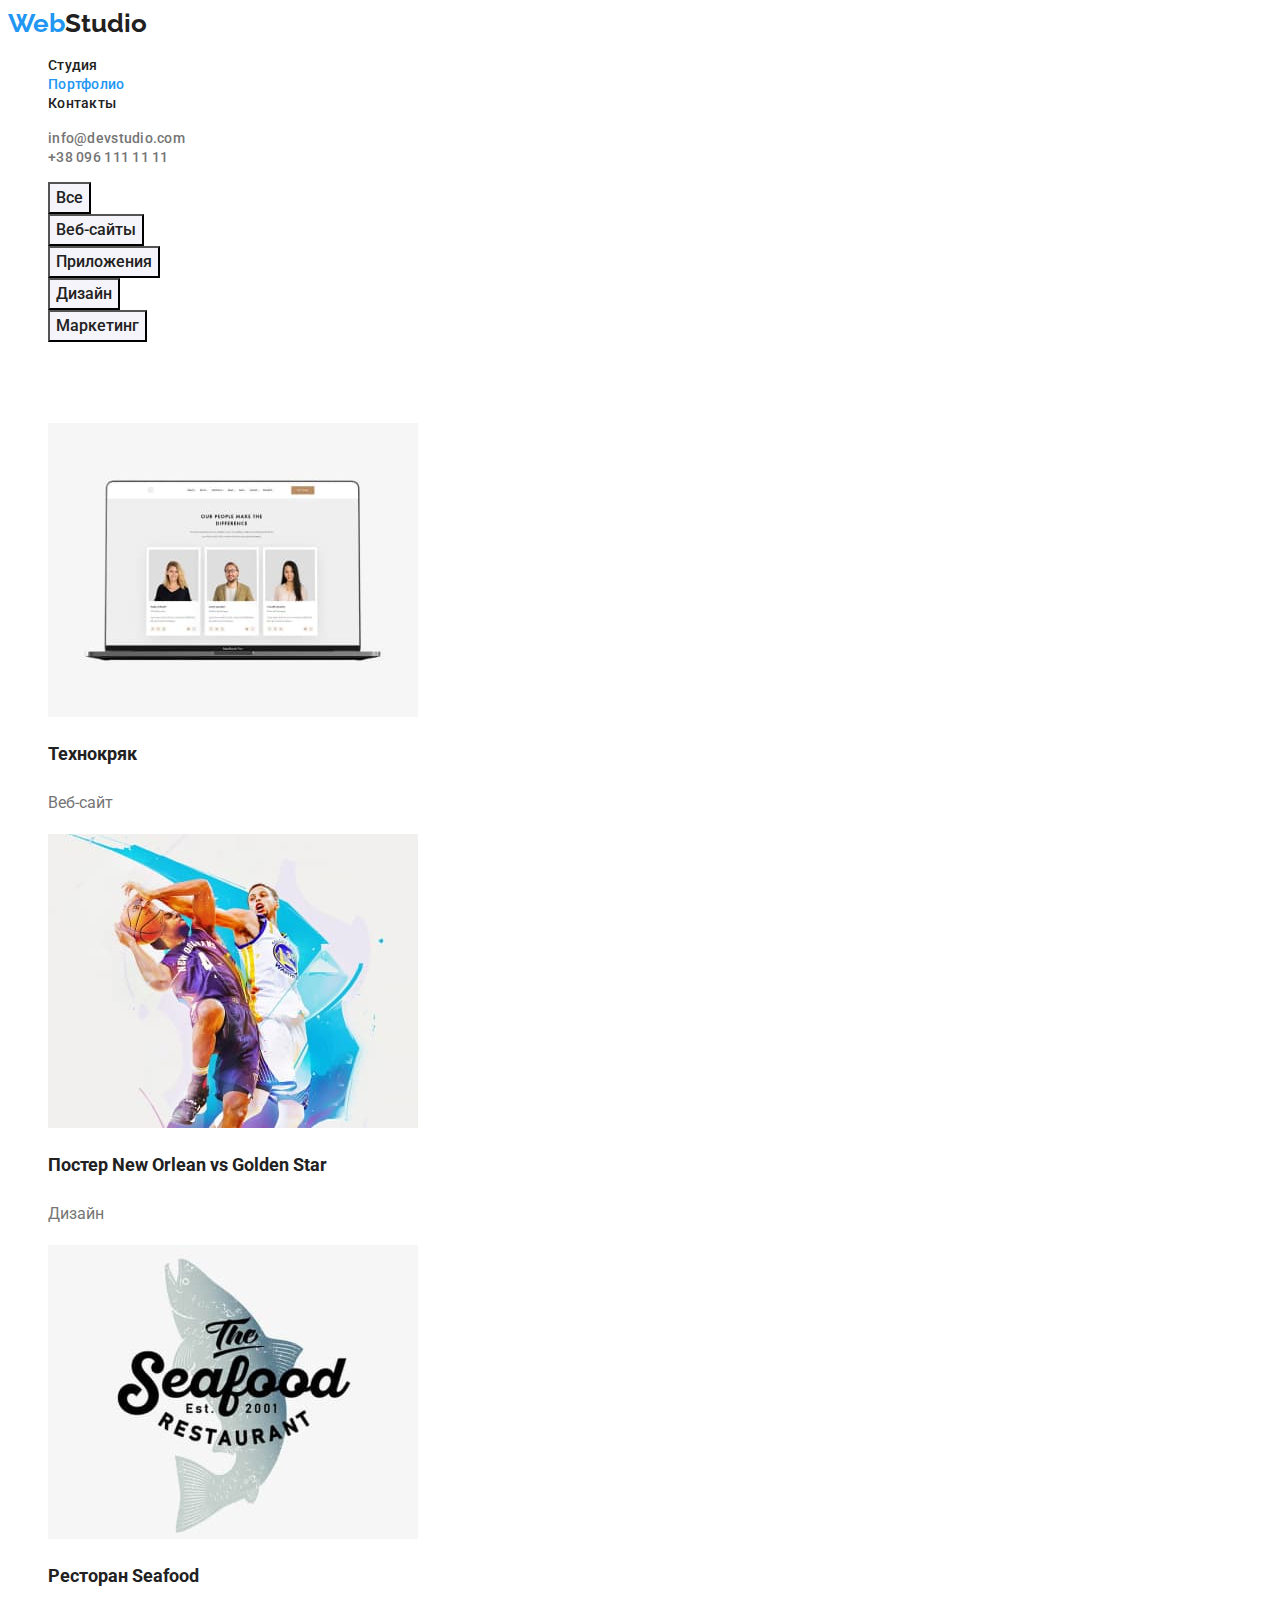
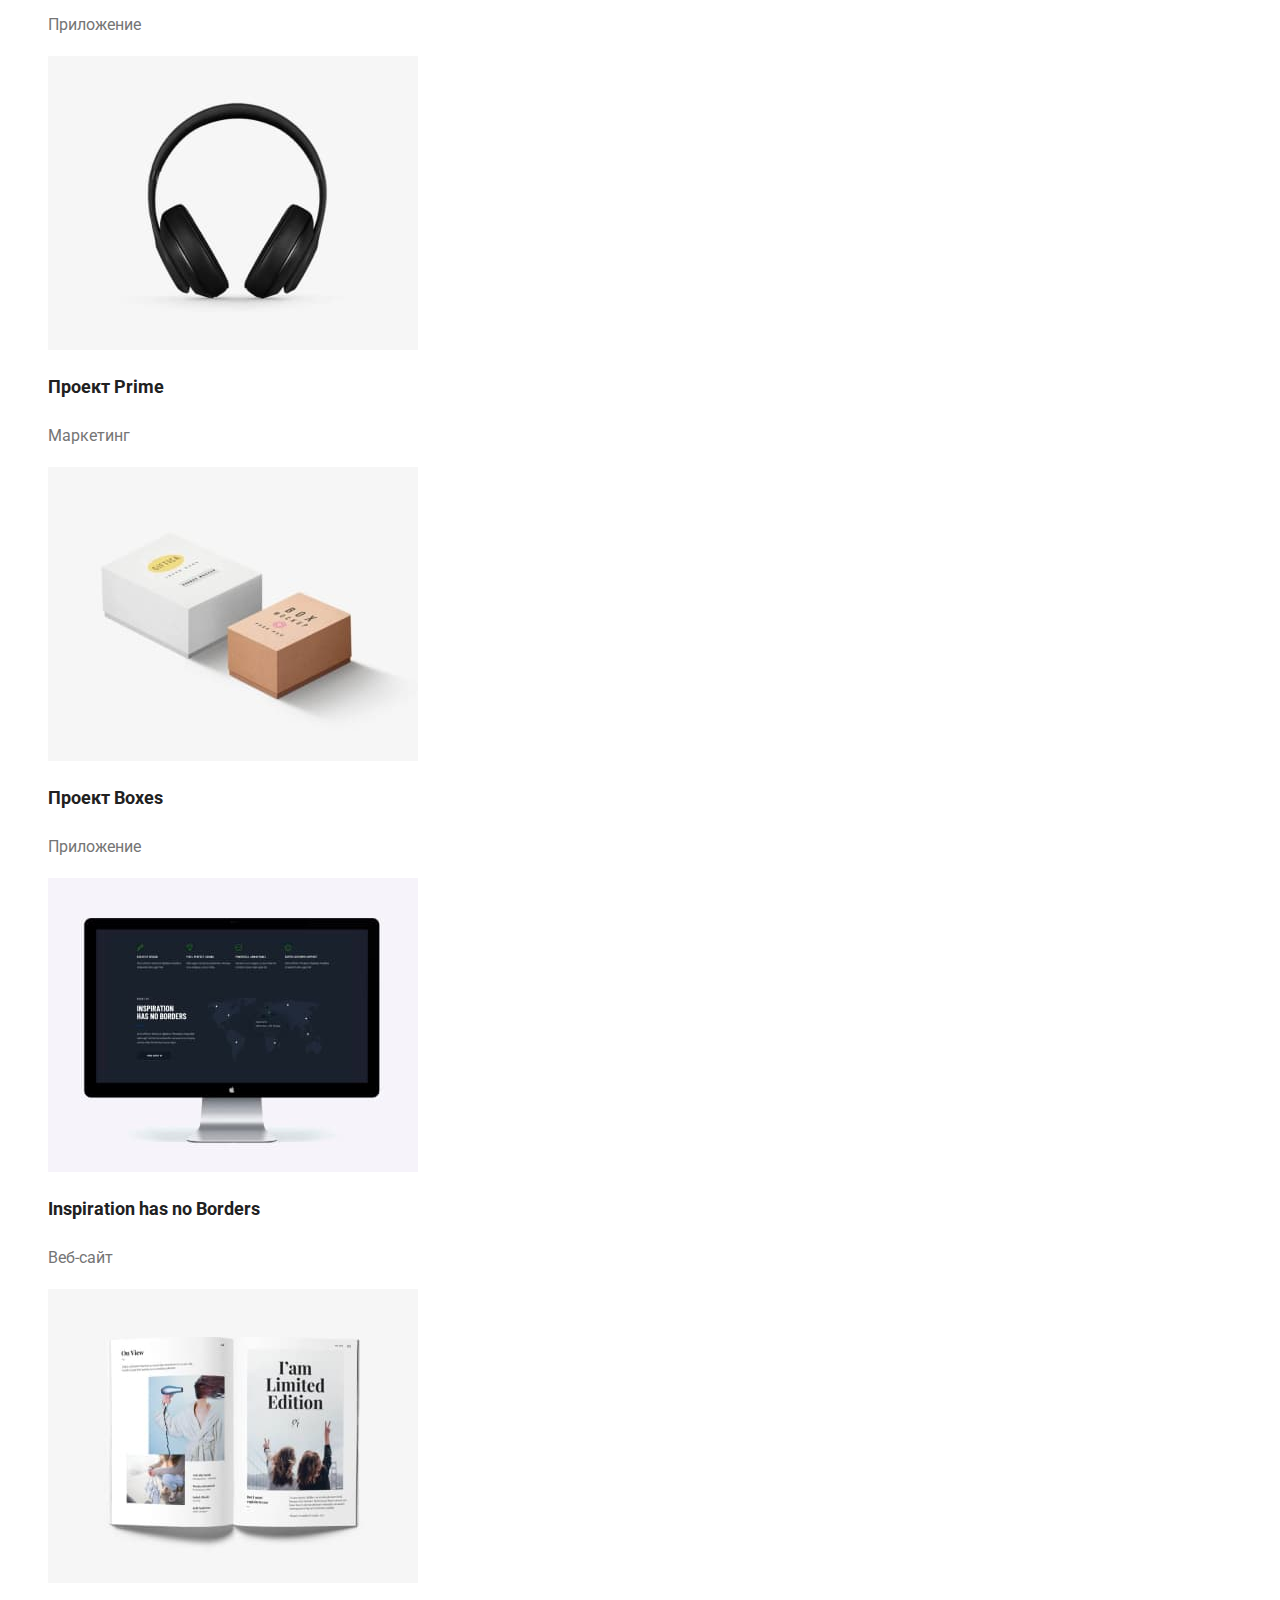
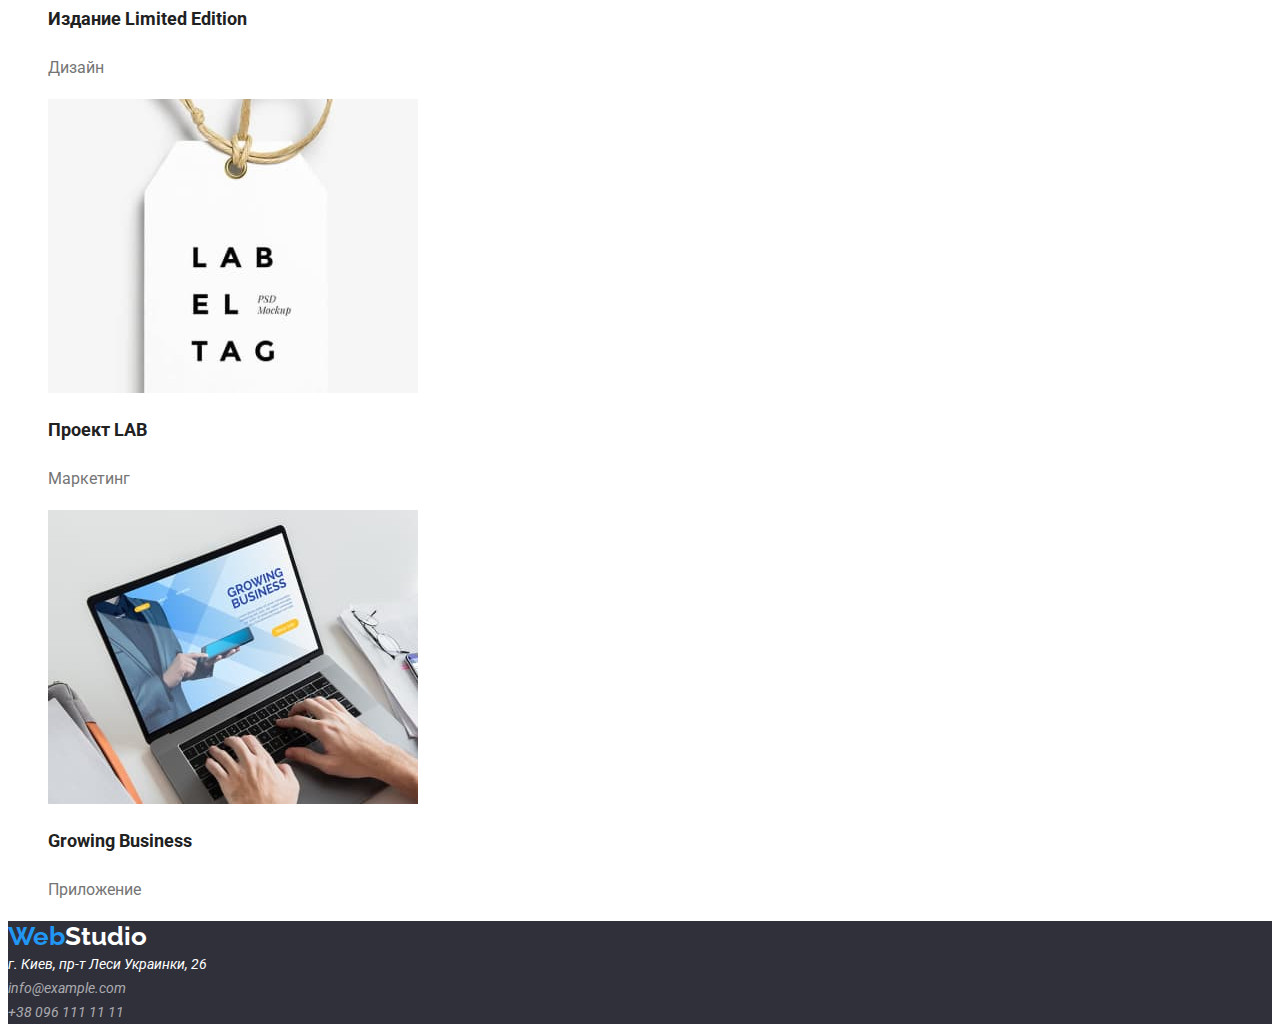
==== portfolio.html @ 8cede08a "first commit" ====
<!DOCTYPE html>
<html lang="en">

<head>
    <meta charset="UTF-8">
    <meta http-equiv="X-UA-Compatible" content="IE=edge">
    <meta name="viewport" content="width=device-width, initial-scale=1.0">
    <link rel="preconnect" href="https://fonts.googleapis.com">
    <link rel="preconnect" href="https://fonts.gstatic.com" crossorigin>
    <link href="https://fonts.googleapis.com/css2?family=Raleway:wght@700&family=Roboto:wght@400;500;700;900&display=swap"
        rel="stylesheet">
    <link rel="stylesheet" href="node_modules/modern-normalize/modern-normalize.css">
    <link rel="stylesheet" href="./css_portfolio/styles.css">
    <title>Document</title>
</head>

<body>
    <!--cap-->
    <header class="page-header">
        <nav>
            <a class="logo remove-underscores" href="#">
               <span class="logo-blu">Web</span>Studio
            </a>
            <ul class="remove-dots">
                <li><a class="site-nav remove-underscores" href="./index.html">Студия</a></li>
                <li><a class="site-nav remove-underscores testimony" href="./portfolio.html">Портфолио</a></li>
                <li><a class="site-nav remove-underscores" href="/">Контакты</a></li>
            </ul>
        </nav>
        <ul class="remove-dots">
            <li><a class="contact remove-underscores" href="mailto:info@devstudio.com">info@devstudio.com</a></li>
            <li><a class="contact remove-underscores" href="tel:+380961111111">+38 096 111 11 11</a></li>
        </ul>
    </header>
    <main>
    <!--services-->
    <section>
        <ul class="aside remove-dots">
            <li><button class="aside-nav remove-underscores"> Все </button></li>
            <li><button class="aside-nav remove-underscores"> Веб-сайты </button></li>
            <li><button class="aside-nav remove-underscores"> Приложения </button></li>
            <li><button class="aside-nav remove-underscores"> Дизайн </button></li>
            <li><button class="aside-nav remove-underscores"> Маркетинг </button></li>
        </ul>
    <!--assortment-->
    <h1 class="obligatory">Асортимент</h1>
        <ul class="remove-dots">
            <li>
                <a class="remove-underscores" href="">
                    <img src="./images_portfolio/img.jpg" alt="ноутбук" width="370" height="294">
                    <h2 class="title">Технокряк</h2>
                    <p class="lead">Веб-сайт</p>
                </a>
            </li>
            <li>
                <a class="remove-underscores" href="">
                    <img src="./images_portfolio/img(1).jpg" alt="баскетбол" width="370" height="294">
                    <h2 class="title">Постер New Orlean vs Golden Star</h2>
                    <p class="lead">Дизайн</p>
                </a>
            </li>
            <li>
                <a class="remove-underscores" href="">
                    <img src="./images_portfolio/img(2).jpg" alt="риба" width="370" height="294">
                    <h2 class="title">Ресторан Seafood</h2>
                    <p class="lead">Приложение</p>
                </a>
            </li>
            <li>
                <a class="remove-underscores" href="">
                    <img src="./images_portfolio/img(3).jpg" alt="наушники" width="370" height="294">
                    <h2 class="title">Проект Prime</h2>
                    <p class="lead">Маркетинг</p>
                </a>
            </li>           
            <li>
                 <a class="remove-underscores" href="">
                    <img src="./images_portfolio/img(4).jpg" alt="коробки" width="370" height="294">
                    <h2 class="title">Проект Boxes</h2>
                    <p class="lead">Приложение</p>
                </a>
            </li>
            <li>
                <a class="remove-underscores" href="">
                    <img src="./images_portfolio/img(5).jpg" alt="компютер" width="370" height="294">
                    <h2 class="title">Inspiration has no Borders</h2>
                    <p class="lead">Веб-сайт</p>
                </a>
            </li>
            <li>
                <a class="remove-underscores" href="">
                    <img src="./images_portfolio/img(6).jpg" alt="книга" width="370" height="294">
                    <h2 class="title">Издание Limited Edition</h2>
                    <p class="lead">Дизайн</p>
                </a>
            </li>
            <li>
                <a class="remove-underscores" href="">
                    <img src="./images_portfolio/img(7).jpg" alt="ітекетка" width="370" height="294">
                    <h2 class="title">Проект LAB</h2>
                    <p class="lead">Маркетинг</p>
                </a>
            </li>
            <li>
                <a class="remove-underscores" href="">
                    <img src="./images_portfolio/img(8).jpg" alt="робота за ноутбуком" width="370" height="294">
                    <h2 class="title">Growing Business</h2>
                    <p class="lead">Приложение</p>
                </a>
            </li>
        </ul>
    </section>
    </main>
    <!--footer-->
    <footer class="footer">
        <a class="logo-footer remove-underscores" href="">
           <span class="logo-blu">Web</span>Studio
        </a>
        <address>
            <a class="footer-map remove-underscores" href="https://bit.ly/3pXMvUd" target="_blank" rel=" noopener noreferrer">г. Киев, пр-т Леси Украинки, 26</a> <br>
            <a class="footer-contact remove-underscores" href="mailto:info@devstudio.com">info@example.com</a> <br>
            <a class="footer-contact remove-underscores" href="tel:+380961111111">+38 096 111 11 11</a>
        </address>
    </footer>
</body>

</html>
---- css_portfolio/styles.css ----
/* rgba(33, 33, 33, 1) основний колік чорний */
/* rgba(117, 117, 117, 1) вторичний колік чорний з прозорістю */
/* rgba(33, 150, 243, 1) голубий колік використовується при наведені */
/* rgba(255, 255, 255, 1) білий колір шрифту при наведені */
/* focus тег фокусированя */
/* hover туг наведеня */
/* active зажиаєш і міняє колік */
body {
  font-family: Roboto;
}
:root {
  --accent-color:#2196F3;
}
/* .remove-dots{list-style:none;} видалити крапки */
.remove-dots {
  /*list-style:none;*/
  list-style-type: none;
}

/* .remove-underscores{text-decoration:none;} видалити підкреслення */
.remove-underscores {
  text-decoration: none;
}

* {
  color:#212121;
}

.site-nav{
  font-weight: 500;
  font-size: 14px;
  line-height: 16px;
  letter-spacing: 0.02em;
}
.site-nav:focus,
.site-nav:hover,
.site-nav:active
{
  color:var(--accent-color);
}
.testimony {
  color: var(--accent-color);
  cursor: pointer;
}

.contact{
  color: #757575;
  font-weight: 500;
  font-size: 14px;
  line-height: 16px;
  letter-spacing: 0.02em;
}
.contact:focus,
.contact:hover,
.contact:active{
color:var(--accent-color);
}

.logo{
  color: #212121;
  font-family: 'Raleway';
  font-style: normal;
  font-weight: 700;
  font-size: 26px;
  line-height: 31px;
}
.logo-footer {
  color: #ffffff;
  font-family: 'Raleway';
  font-style: normal;
  font-weight: 700;
  font-size: 26px;
  line-height: 31px;
}
.logo-blu{
  color: #2196F3;
}

.aside-nav{
background-color: #F5F4FA;
font-family: 'Roboto';
font-style: normal;
font-weight: 500;
font-size: 16px;
line-height: 26px;
}
.aside-nav:focus,
.aside-nav:hover,
.aside-nav:active{
  background-color:var(--accent-color);
  color: #ffffff;
}
.title{
  color: #212121;
  font-weight: 700;
  font-size: 18px;
  line-height: 36px;
}
.lead{
  color: #757575;
  font-weight: 400;
  font-size: 16px;
  line-height: 30px;
}

.footer{
  background-color: #2F303A;
}
.footer-map{
  color: #ffffff;
  font-weight: 400;
  font-size: 14px;
  line-height: 24px;
}
.footer-contact{
  color:rgba(255, 255, 255, 0.6);
  font-weight: 400;
  font-size: 14px;
  line-height: 24px;
}
.footer-contact:focus,
.footer-contact:hover,
.footer-contact:active{
  color: #ffffff;
}
.obligatory{
  color: rgb(0,0,0,0);
}
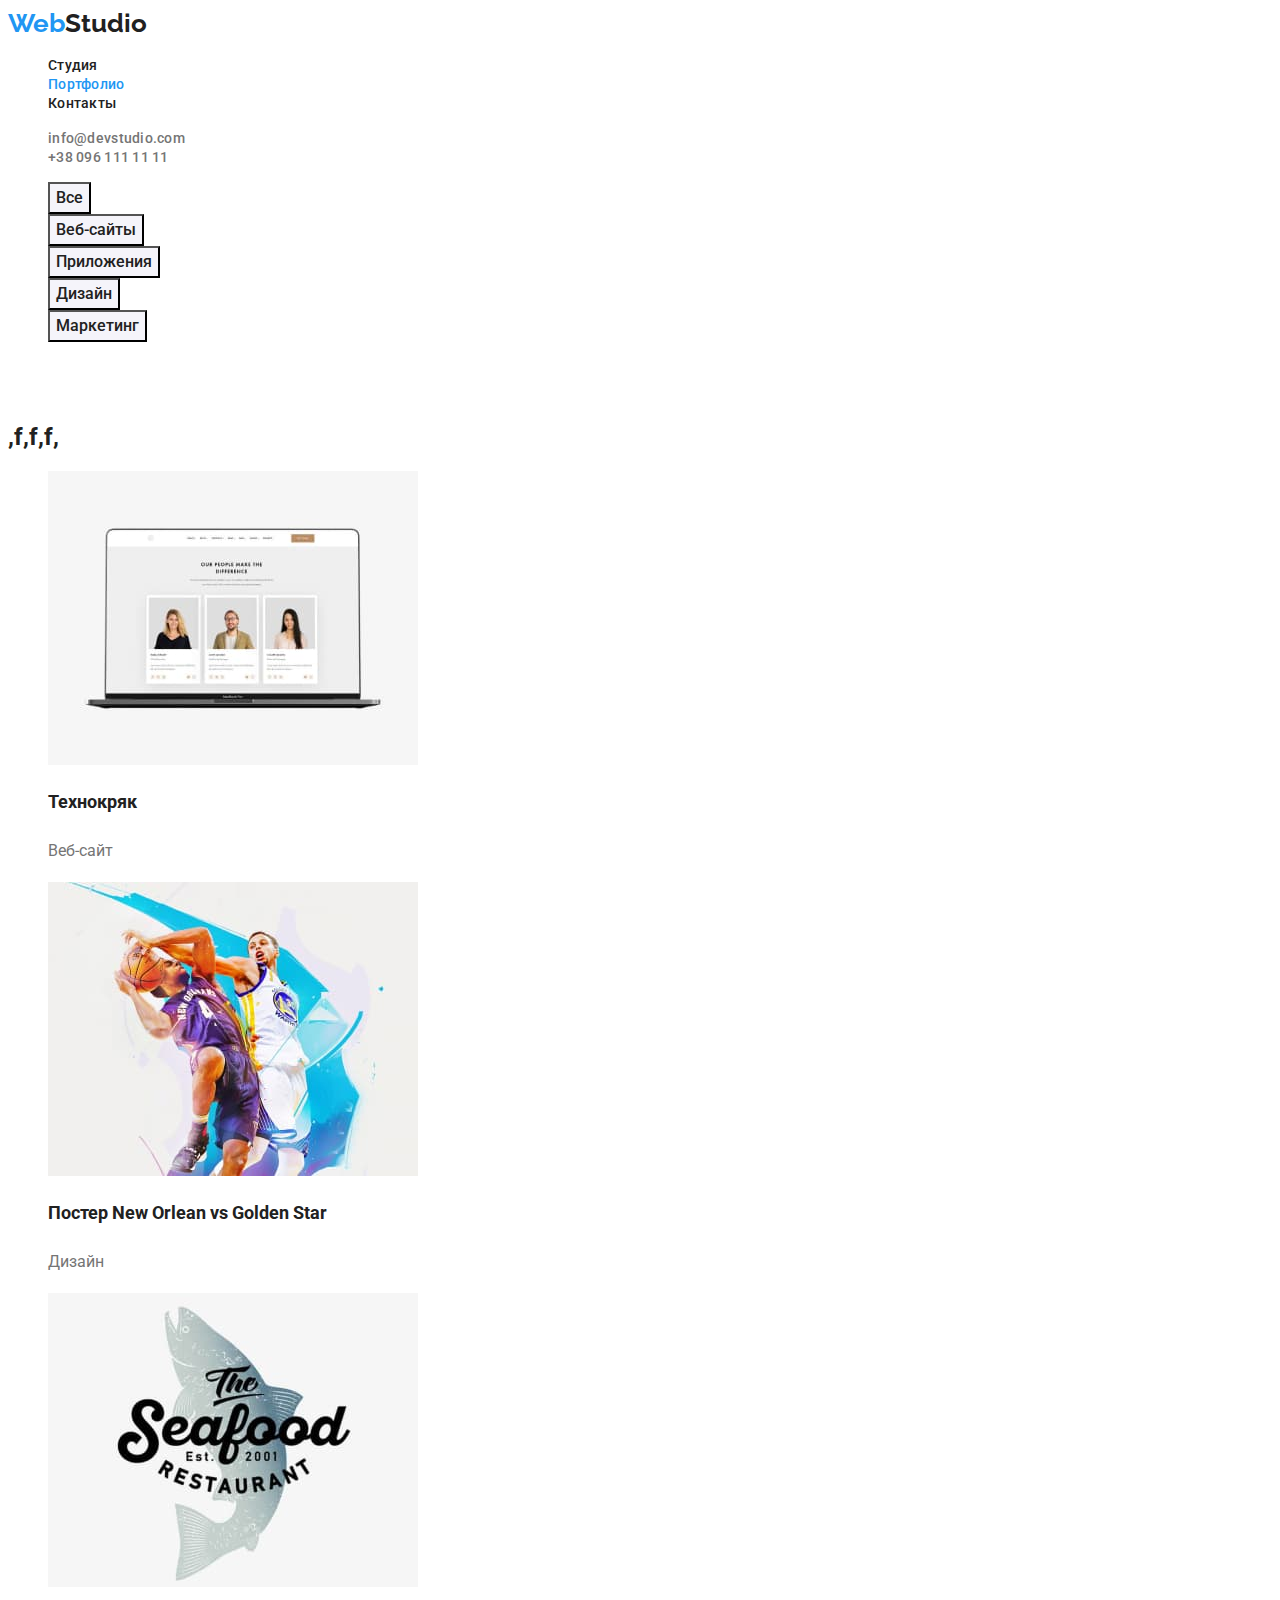
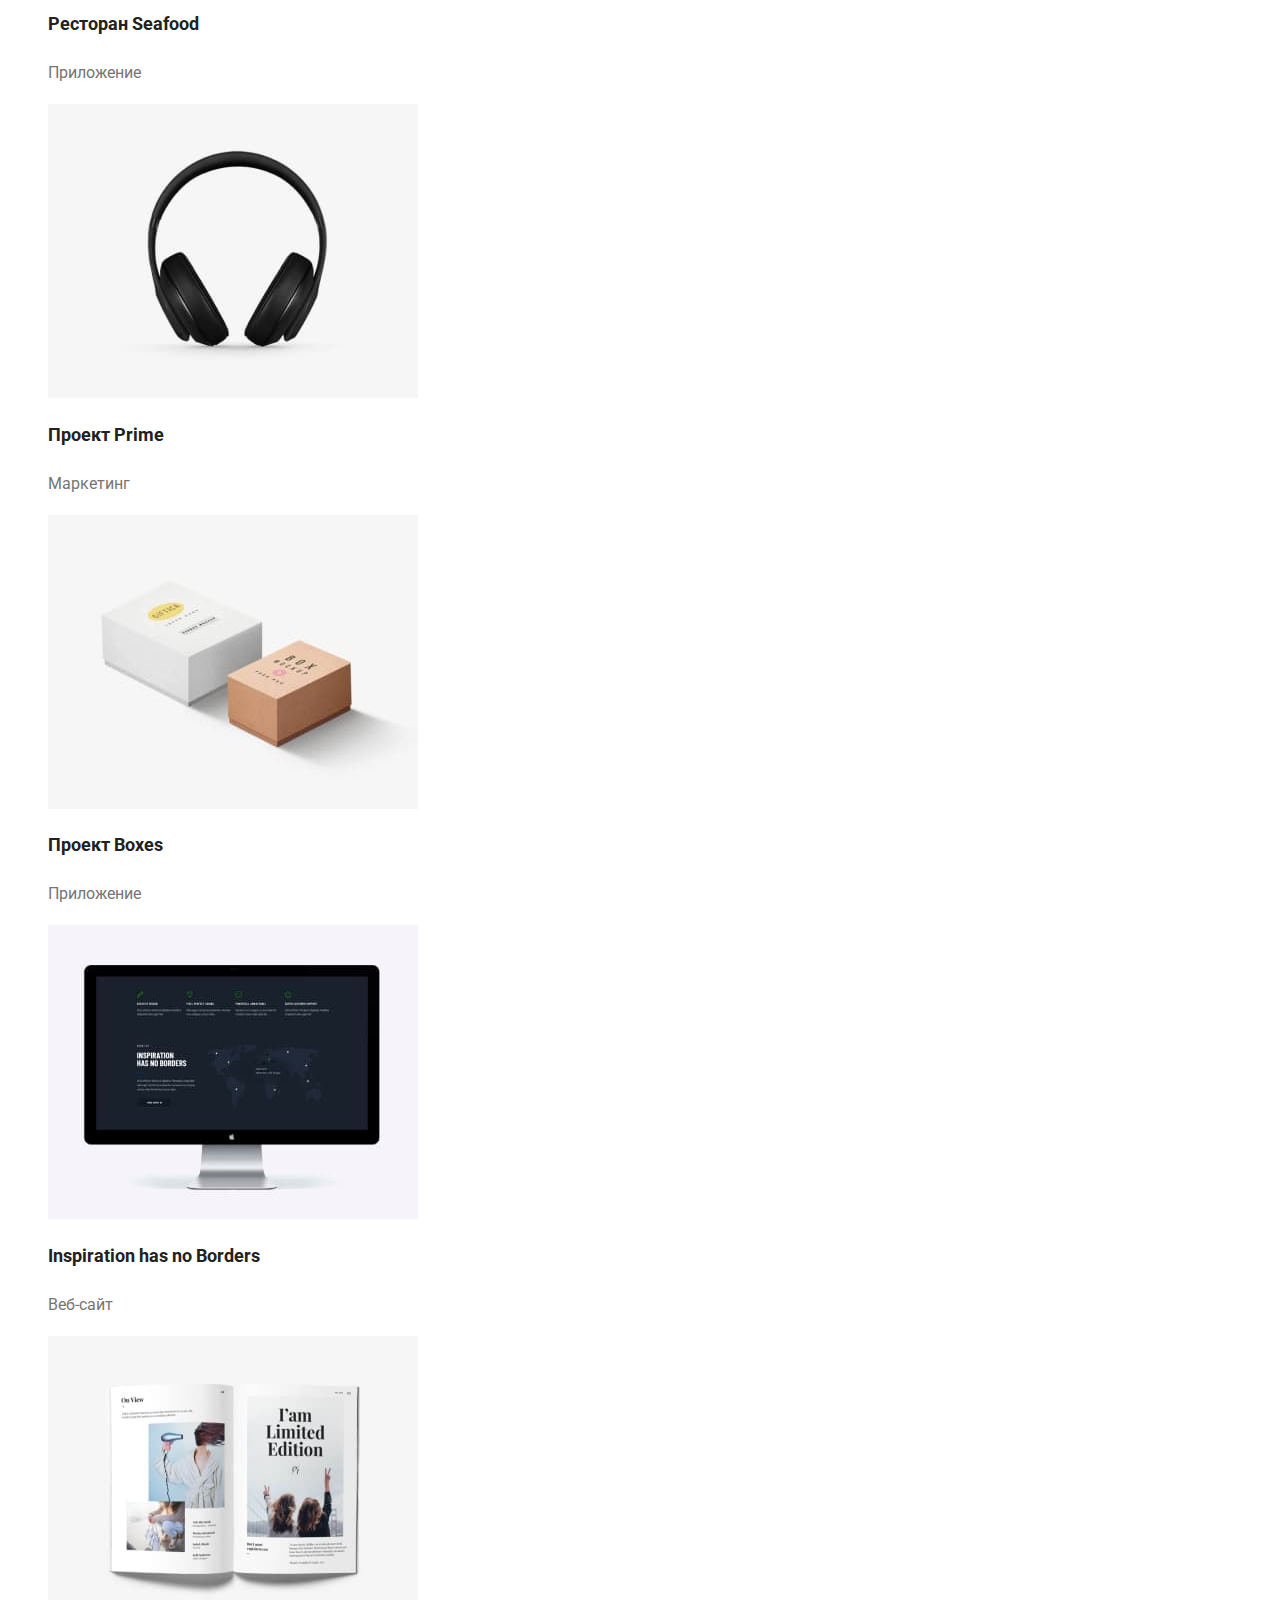
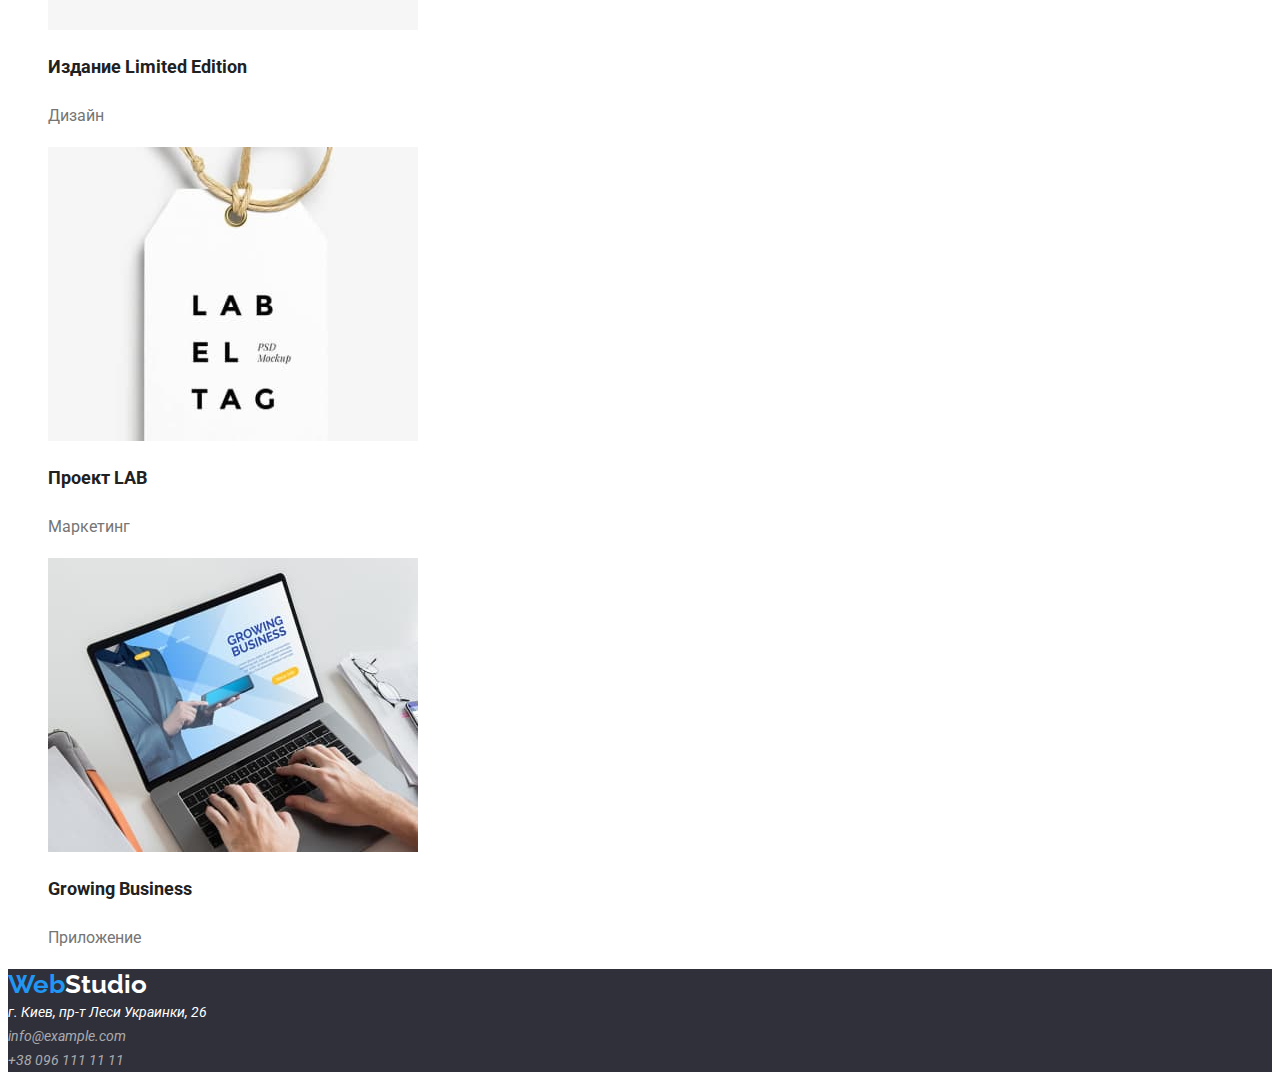
==== commit 92215637: "test" ====
--- a/portfolio.html
+++ b/portfolio.html
@@ -44,6 +44,7 @@
         </ul>
     <!--assortment-->
     <h1 class="obligatory">Асортимент</h1>
+        <h2>,f,f,f,</h2>
         <ul class="remove-dots">
             <li>
                 <a class="remove-underscores" href="">
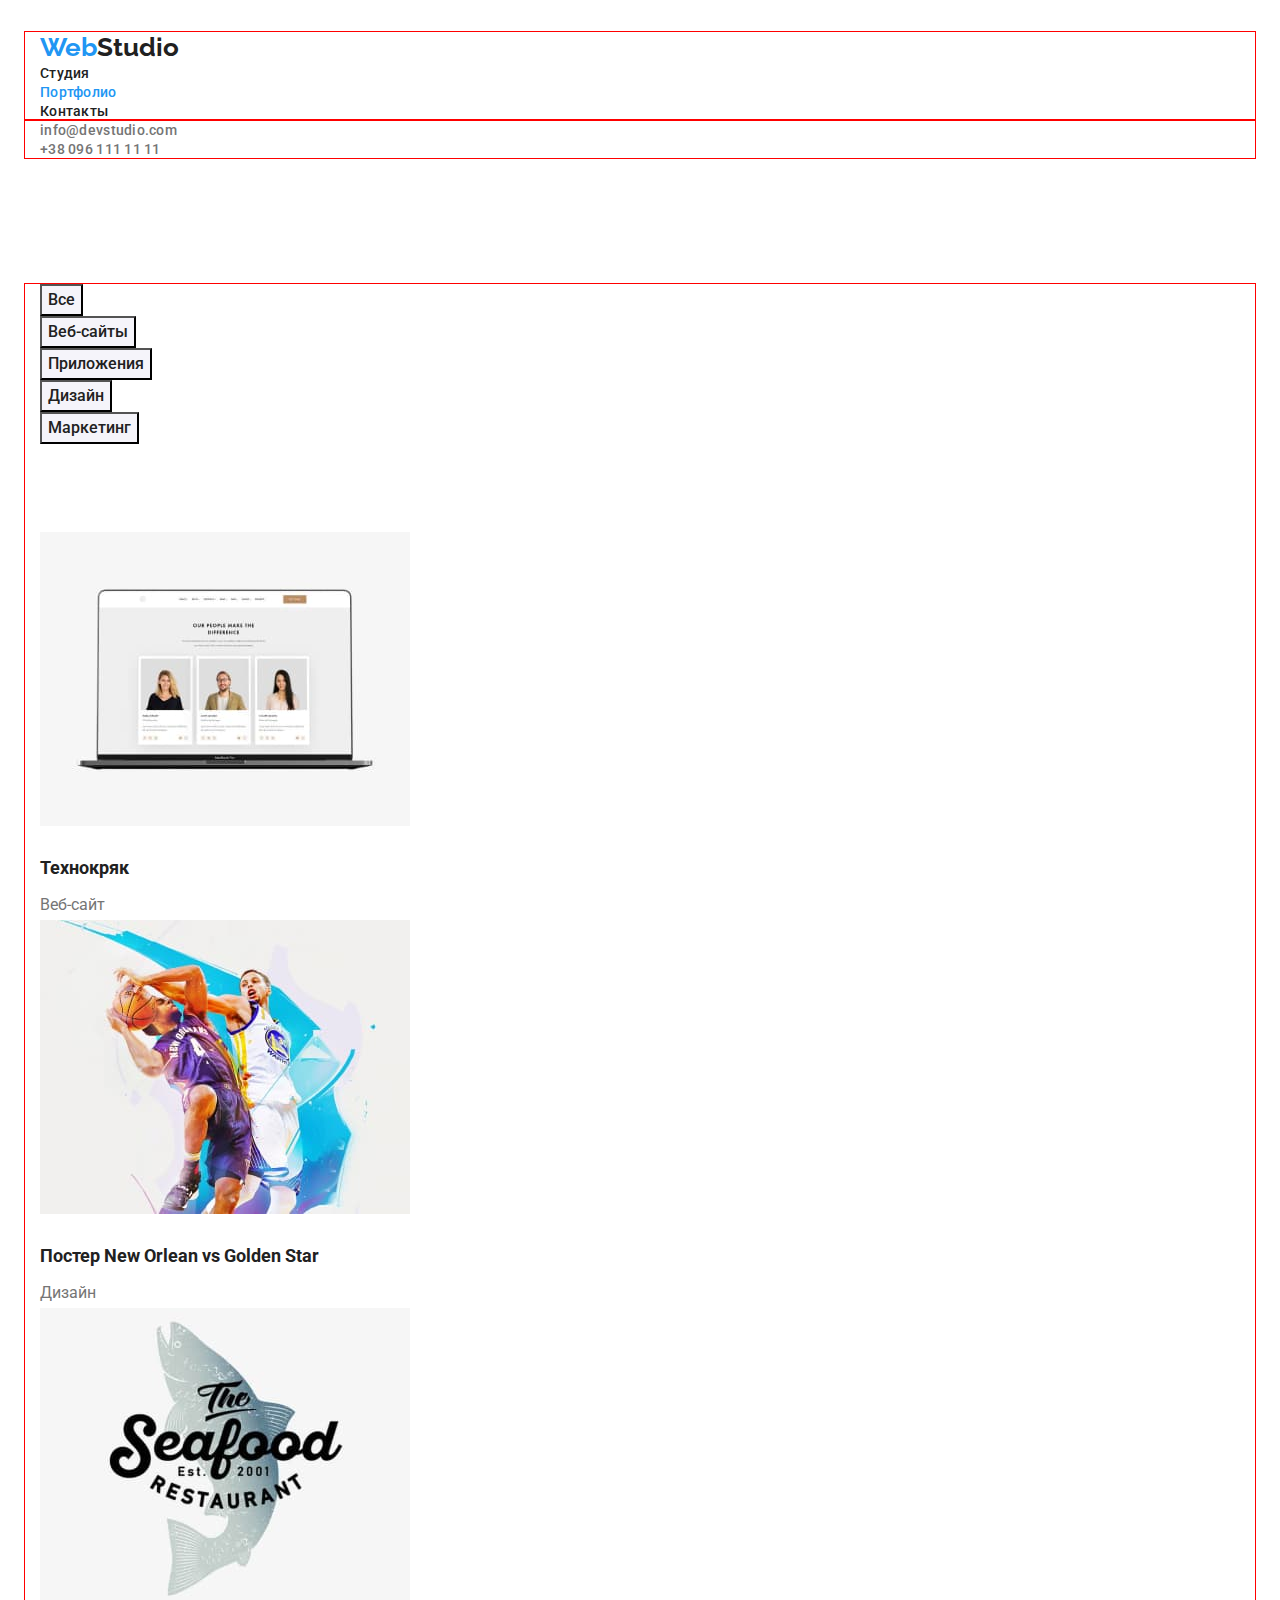
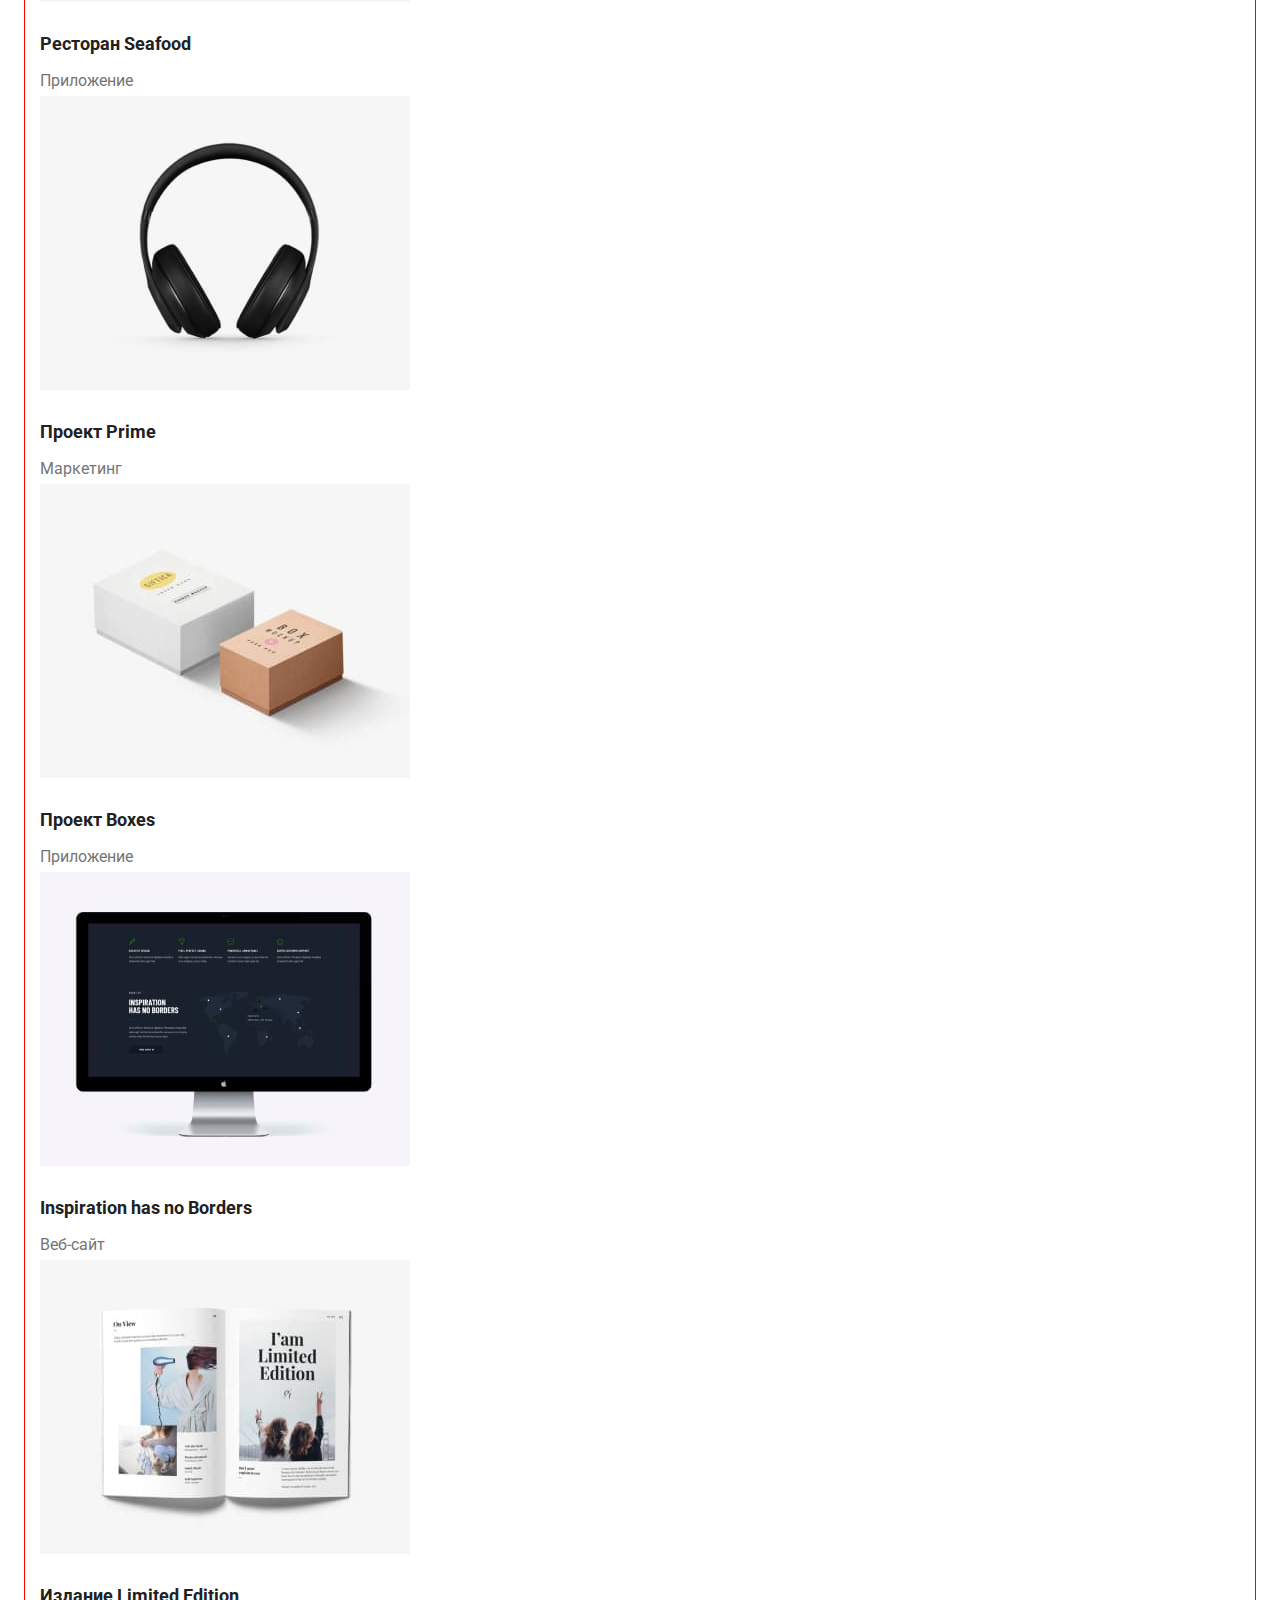
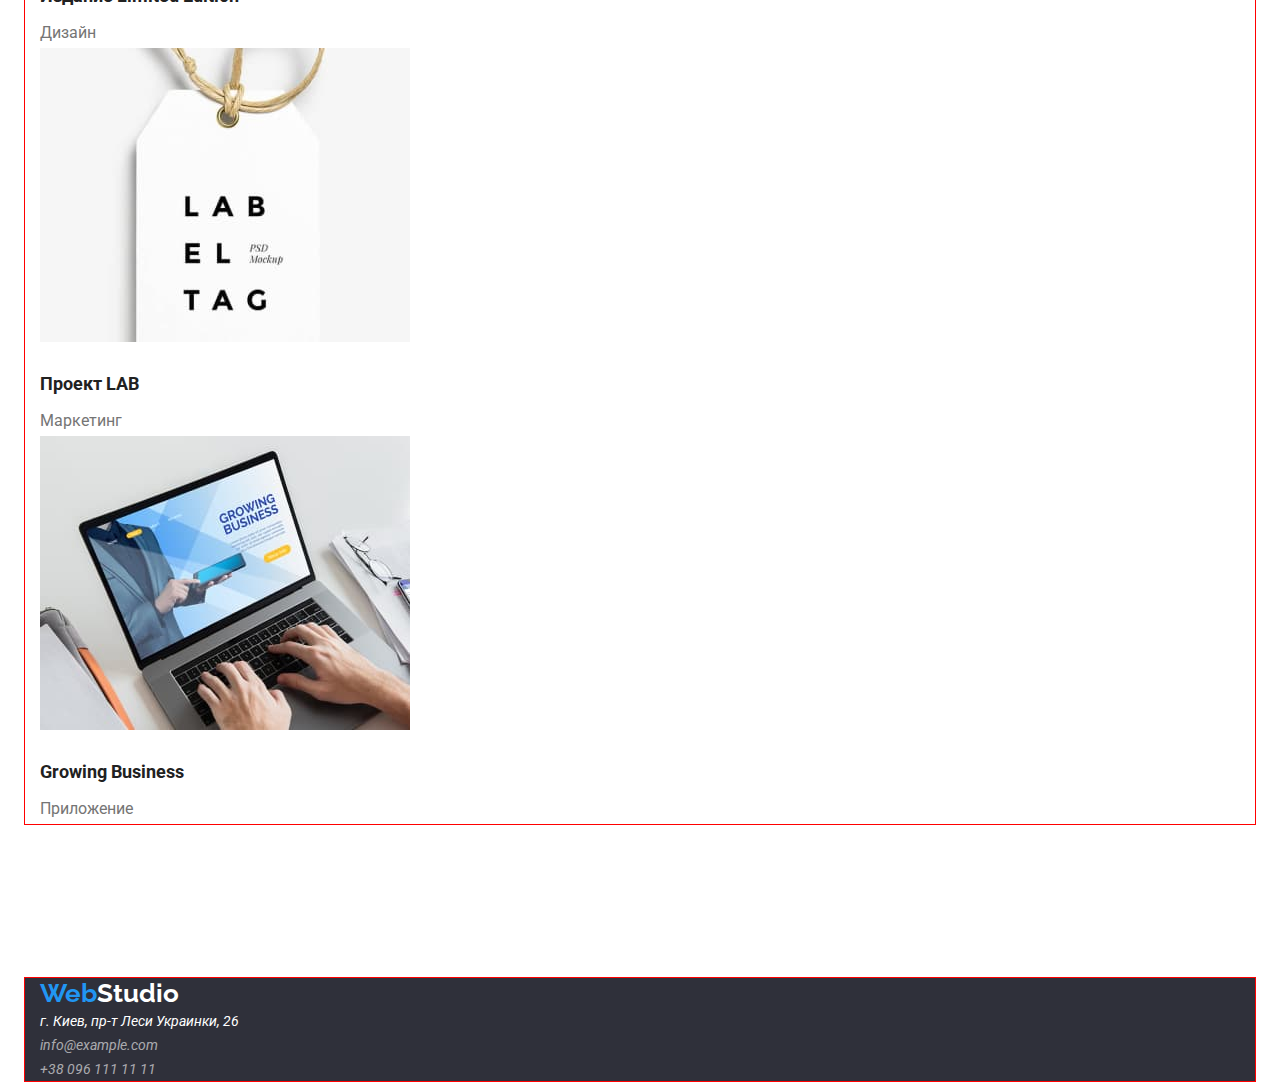
==== commit d0a50e61: "dz-3.1" ====
--- a/portfolio.html
+++ b/portfolio.html
@@ -17,103 +17,102 @@
 <body>
     <!--cap-->
     <header class="page-header">
-        <nav>
-            <a class="logo remove-underscores" href="#">
-               <span class="logo-blu">Web</span>Studio
-            </a>
+            <nav class="container">
+                <a class="logo remove-underscores" href="#">
+                   <span class="logo-blu">Web</span>Studio
+                </a>
+                <ul class="remove-dots">
+                    <li><a class="site-nav remove-underscores" href="./index.html">Студия</a></li>
+                    <li><a class="site-nav remove-underscores testimony" href="./portfolio.html">Портфолио</a></li>
+                    <li><a class="site-nav remove-underscores" href="/">Контакты</a></li>
+                </ul>
+            </nav>
+            <ul class="remove-dots container">
+                <li><a class="contact remove-underscores" href="mailto:info@devstudio.com">info@devstudio.com</a></li>
+                <li><a class="contact remove-underscores" href="tel:+380961111111">+38 096 111 11 11</a></li>
+            </ul>
+    </header>
+    <main class="product">
+    <!--services-->
+    <section class="container">
+            <ul class="aside remove-dots">
+                <li><button class="aside-nav remove-underscores"> Все </button></li>
+                <li><button class="aside-nav remove-underscores"> Веб-сайты </button></li>
+                <li><button class="aside-nav remove-underscores"> Приложения </button></li>
+                <li><button class="aside-nav remove-underscores"> Дизайн </button></li>
+                <li><button class="aside-nav remove-underscores"> Маркетинг </button></li>
+            </ul>
+        <!--assortment-->
+        <h1 class="obligatory">Асортимент</h1>
             <ul class="remove-dots">
-                <li><a class="site-nav remove-underscores" href="./index.html">Студия</a></li>
-                <li><a class="site-nav remove-underscores testimony" href="./portfolio.html">Портфолио</a></li>
-                <li><a class="site-nav remove-underscores" href="/">Контакты</a></li>
+                <li>
+                    <a class="remove-underscores" href="">
+                        <img src="./images_portfolio/img.jpg" alt="ноутбук" width="370" height="294">
+                        <h2 class="title">Технокряк</h2>
+                        <p class="lead">Веб-сайт</p>
+                    </a>
+                </li>
+                <li>
+                    <a class="remove-underscores" href="">
+                        <img src="./images_portfolio/img(1).jpg" alt="баскетбол" width="370" height="294">
+                        <h2 class="title">Постер New Orlean vs Golden Star</h2>
+                        <p class="lead">Дизайн</p>
+                    </a>
+                </li>
+                <li>
+                    <a class="remove-underscores" href="">
+                        <img src="./images_portfolio/img(2).jpg" alt="риба" width="370" height="294">
+                        <h2 class="title">Ресторан Seafood</h2>
+                        <p class="lead">Приложение</p>
+                    </a>
+                </li>
+                <li>
+                    <a class="remove-underscores" href="">
+                        <img src="./images_portfolio/img(3).jpg" alt="наушники" width="370" height="294">
+                        <h2 class="title">Проект Prime</h2>
+                        <p class="lead">Маркетинг</p>
+                    </a>
+                </li>
+                <li>
+                     <a class="remove-underscores" href="">
+                        <img src="./images_portfolio/img(4).jpg" alt="коробки" width="370" height="294">
+                        <h2 class="title">Проект Boxes</h2>
+                        <p class="lead">Приложение</p>
+                    </a>
+                </li>
+                <li>
+                    <a class="remove-underscores" href="">
+                        <img src="./images_portfolio/img(5).jpg" alt="компютер" width="370" height="294">
+                        <h2 class="title">Inspiration has no Borders</h2>
+                        <p class="lead">Веб-сайт</p>
+                    </a>
+                </li>
+                <li>
+                    <a class="remove-underscores" href="">
+                        <img src="./images_portfolio/img(6).jpg" alt="книга" width="370" height="294">
+                        <h2 class="title">Издание Limited Edition</h2>
+                        <p class="lead">Дизайн</p>
+                    </a>
+                </li>
+                <li>
+                    <a class="remove-underscores" href="">
+                        <img src="./images_portfolio/img(7).jpg" alt="ітекетка" width="370" height="294">
+                        <h2 class="title">Проект LAB</h2>
+                        <p class="lead">Маркетинг</p>
+                    </a>
+                </li>
+                <li>
+                    <a class="remove-underscores" href="">
+                        <img src="./images_portfolio/img(8).jpg" alt="робота за ноутбуком" width="370" height="294">
+                        <h2 class="title">Growing Business</h2>
+                        <p class="lead">Приложение</p>
+                    </a>
+                </li>
             </ul>
-        </nav>
-        <ul class="remove-dots">
-            <li><a class="contact remove-underscores" href="mailto:info@devstudio.com">info@devstudio.com</a></li>
-            <li><a class="contact remove-underscores" href="tel:+380961111111">+38 096 111 11 11</a></li>
-        </ul>
-    </header>
-    <main>
-    <!--services-->
-    <section>
-        <ul class="aside remove-dots">
-            <li><button class="aside-nav remove-underscores"> Все </button></li>
-            <li><button class="aside-nav remove-underscores"> Веб-сайты </button></li>
-            <li><button class="aside-nav remove-underscores"> Приложения </button></li>
-            <li><button class="aside-nav remove-underscores"> Дизайн </button></li>
-            <li><button class="aside-nav remove-underscores"> Маркетинг </button></li>
-        </ul>
-    <!--assortment-->
-    <h1 class="obligatory">Асортимент</h1>
-        <h2>,f,f,f,</h2>
-        <ul class="remove-dots">
-            <li>
-                <a class="remove-underscores" href="">
-                    <img src="./images_portfolio/img.jpg" alt="ноутбук" width="370" height="294">
-                    <h2 class="title">Технокряк</h2>
-                    <p class="lead">Веб-сайт</p>
-                </a>
-            </li>
-            <li>
-                <a class="remove-underscores" href="">
-                    <img src="./images_portfolio/img(1).jpg" alt="баскетбол" width="370" height="294">
-                    <h2 class="title">Постер New Orlean vs Golden Star</h2>
-                    <p class="lead">Дизайн</p>
-                </a>
-            </li>
-            <li>
-                <a class="remove-underscores" href="">
-                    <img src="./images_portfolio/img(2).jpg" alt="риба" width="370" height="294">
-                    <h2 class="title">Ресторан Seafood</h2>
-                    <p class="lead">Приложение</p>
-                </a>
-            </li>
-            <li>
-                <a class="remove-underscores" href="">
-                    <img src="./images_portfolio/img(3).jpg" alt="наушники" width="370" height="294">
-                    <h2 class="title">Проект Prime</h2>
-                    <p class="lead">Маркетинг</p>
-                </a>
-            </li>           
-            <li>
-                 <a class="remove-underscores" href="">
-                    <img src="./images_portfolio/img(4).jpg" alt="коробки" width="370" height="294">
-                    <h2 class="title">Проект Boxes</h2>
-                    <p class="lead">Приложение</p>
-                </a>
-            </li>
-            <li>
-                <a class="remove-underscores" href="">
-                    <img src="./images_portfolio/img(5).jpg" alt="компютер" width="370" height="294">
-                    <h2 class="title">Inspiration has no Borders</h2>
-                    <p class="lead">Веб-сайт</p>
-                </a>
-            </li>
-            <li>
-                <a class="remove-underscores" href="">
-                    <img src="./images_portfolio/img(6).jpg" alt="книга" width="370" height="294">
-                    <h2 class="title">Издание Limited Edition</h2>
-                    <p class="lead">Дизайн</p>
-                </a>
-            </li>
-            <li>
-                <a class="remove-underscores" href="">
-                    <img src="./images_portfolio/img(7).jpg" alt="ітекетка" width="370" height="294">
-                    <h2 class="title">Проект LAB</h2>
-                    <p class="lead">Маркетинг</p>
-                </a>
-            </li>
-            <li>
-                <a class="remove-underscores" href="">
-                    <img src="./images_portfolio/img(8).jpg" alt="робота за ноутбуком" width="370" height="294">
-                    <h2 class="title">Growing Business</h2>
-                    <p class="lead">Приложение</p>
-                </a>
-            </li>
-        </ul>
     </section>
     </main>
     <!--footer-->
-    <footer class="footer">
+    <footer class="footer container">
         <a class="logo-footer remove-underscores" href="">
            <span class="logo-blu">Web</span>Studio
         </a>
--- a/css_portfolio/styles.css
+++ b/css_portfolio/styles.css
@@ -5,6 +5,24 @@
 /* focus тег фокусированя */
 /* hover туг наведеня */
 /* active зажиаєш і міняє колік */
+p,h1,h2,h3,h4,h5,h6{
+  margin: 0;
+}
+li,ul{
+  padding-left: 0;
+  margin: 0;
+}
+.container{
+  width: 1200px;
+  padding-left: 15px;
+  padding-right: 15px;
+  margin: 0 auto;
+  outline:1px solid red;
+}
+.page-header {
+  padding-top: 24px;
+  padding-bottom: 126px;
+}
 body {
   font-family: Roboto;
 }
@@ -26,6 +44,9 @@
   color:#212121;
 }
 
+.product{
+  padding-bottom: 154px;
+}
 .site-nav{
   font-weight: 500;
   font-size: 14px;
@@ -76,6 +97,9 @@
   color: #2196F3;
 }
 
+.aside{
+  padding-bottom: 50px;
+}
 .aside-nav{
 background-color: #F5F4FA;
 font-family: 'Roboto';
@@ -95,6 +119,8 @@
   font-weight: 700;
   font-size: 18px;
   line-height: 36px;
+  padding-bottom: 4px;
+  padding-top: 20px;
 }
 .lead{
   color: #757575;
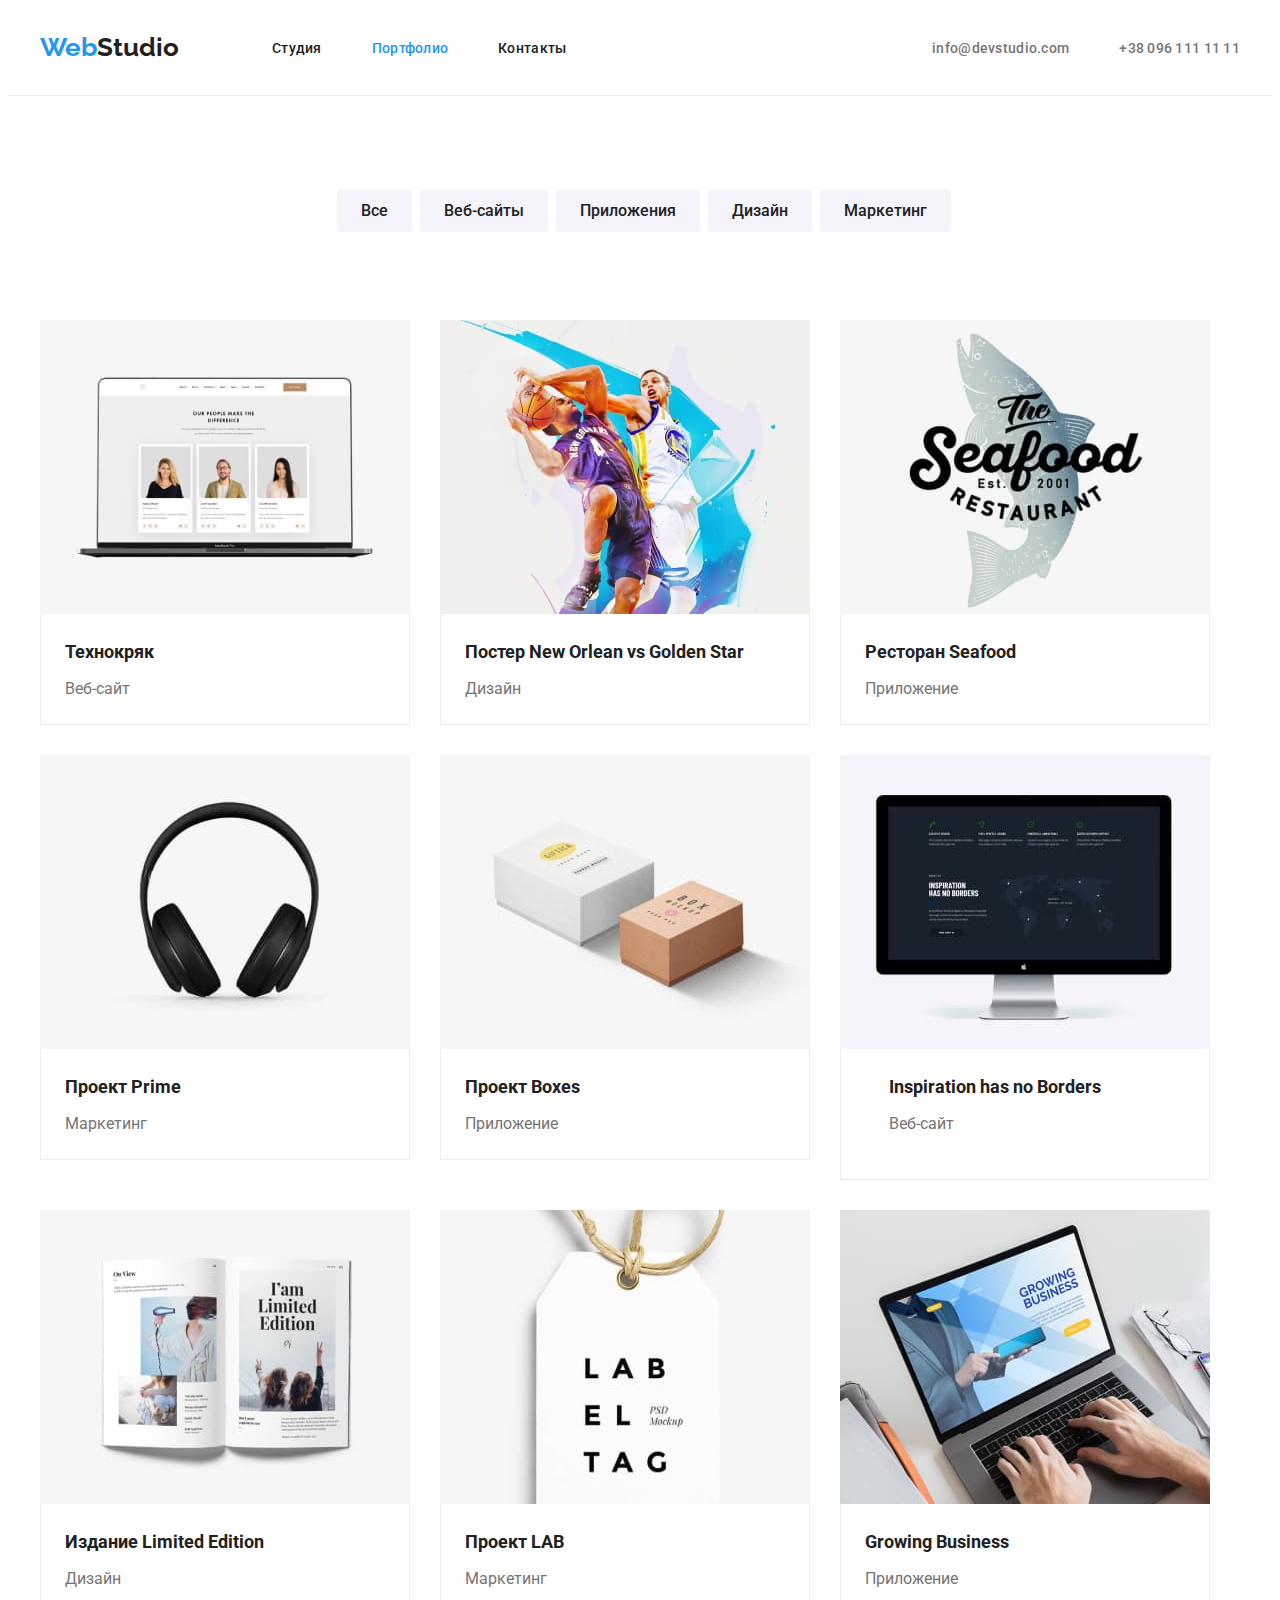
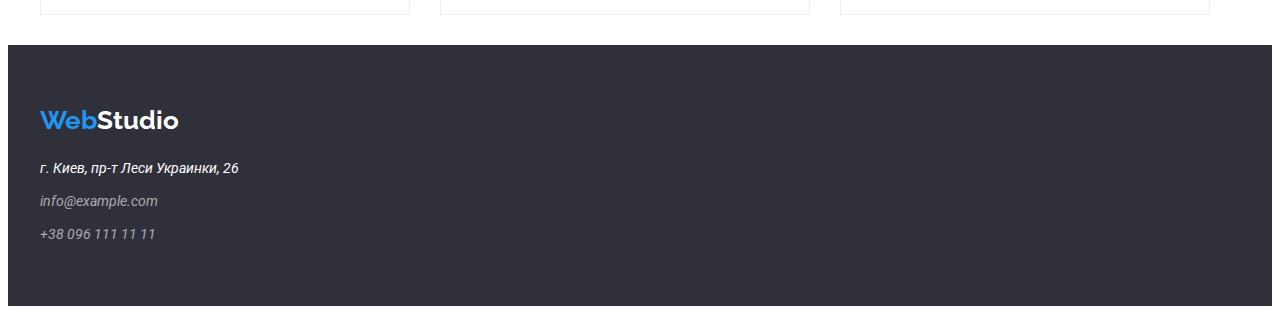
==== commit 665615d7: "dz-3.2" ====
--- a/portfolio.html
+++ b/portfolio.html
@@ -17,110 +17,144 @@
 <body>
     <!--cap-->
     <header class="page-header">
-            <nav class="container">
+        <div class="container">
                 <a class="logo remove-underscores" href="#">
                    <span class="logo-blu">Web</span>Studio
                 </a>
-                <ul class="remove-dots">
-                    <li><a class="site-nav remove-underscores" href="./index.html">Студия</a></li>
-                    <li><a class="site-nav remove-underscores testimony" href="./portfolio.html">Портфолио</a></li>
-                    <li><a class="site-nav remove-underscores" href="/">Контакты</a></li>
+            <nav>
+                <ul class="remove-dots header-list">
+                    <li class="header-item"><a class="site-nav remove-underscores" href="./index.html">Студия</a></li>
+                    <li class="header-item"><a class="site-nav remove-underscores testimony" href="./portfolio.html">Портфолио</a></li>
+                    <li class="header-item"><a class="site-nav remove-underscores" href="/">Контакты</a></li>
                 </ul>
             </nav>
-            <ul class="remove-dots container">
-                <li><a class="contact remove-underscores" href="mailto:info@devstudio.com">info@devstudio.com</a></li>
-                <li><a class="contact remove-underscores" href="tel:+380961111111">+38 096 111 11 11</a></li>
-            </ul>
+            <div class="contact-flex">
+                <ul class="remove-dots header-contact">
+                    <li class="header-item"><a class="contact remove-underscores" href="mailto:info@devstudio.com">info@devstudio.com</a></li>
+                    <li class="header-item"><a class="contact remove-underscores" href="tel:+380961111111">+38 096 111 11 11</a></li>
+                </ul>
+            </div>
+        </div>
     </header>
     <main class="product">
     <!--services-->
-    <section class="container">
+    <section>
+        <div class="container">
             <ul class="aside remove-dots">
-                <li><button class="aside-nav remove-underscores"> Все </button></li>
-                <li><button class="aside-nav remove-underscores"> Веб-сайты </button></li>
-                <li><button class="aside-nav remove-underscores"> Приложения </button></li>
-                <li><button class="aside-nav remove-underscores"> Дизайн </button></li>
-                <li><button class="aside-nav remove-underscores"> Маркетинг </button></li>
+                <li class="site-flex"><button class="aside-nav remove-underscores"> Все </button></li>
+                <li class="site-flex"><button class="aside-nav remove-underscores"> Веб-сайты </button></li>
+                <li class="site-flex"><button class="aside-nav remove-underscores"> Приложения </button></li>
+                <li class="site-flex"><button class="aside-nav remove-underscores"> Дизайн </button></li>
+                <li class="site-flex"><button class="aside-nav remove-underscores"> Маркетинг </button></li>
             </ul>
         <!--assortment-->
         <h1 class="obligatory">Асортимент</h1>
-            <ul class="remove-dots">
-                <li>
+            <ul class="remove-dots obligatory-flex">
+                <li class="obligatory-card">
                     <a class="remove-underscores" href="">
-                        <img src="./images_portfolio/img.jpg" alt="ноутбук" width="370" height="294">
-                        <h2 class="title">Технокряк</h2>
-                        <p class="lead">Веб-сайт</p>
+                        <img src="./images_portfolio/img.jpg" alt="ноутбук" width="370" height="294" class="obligatory-img">
+                        <div class="border">
+                            <h2 class="title obligatory-title">Технокряк</h2>
+                            <p class="lead obligatory-lead">Веб-сайт</p>
+                        </div>
                     </a>
                 </li>
-                <li>
+                <li class="obligatory-card">
                     <a class="remove-underscores" href="">
-                        <img src="./images_portfolio/img(1).jpg" alt="баскетбол" width="370" height="294">
-                        <h2 class="title">Постер New Orlean vs Golden Star</h2>
-                        <p class="lead">Дизайн</p>
+                        <img src="./images_portfolio/img(1).jpg" alt="баскетбол" width="370" height="294" class="obligatory-img">
+                        <div class="border">
+                            <h2 class="title obligatory-title">Постер New Orlean vs Golden Star</h2>
+                            <p class="lead obligatory-lead">Дизайн</p>
+                        </div>
                     </a>
                 </li>
-                <li>
+                <li class="obligatory-card">
                     <a class="remove-underscores" href="">
-                        <img src="./images_portfolio/img(2).jpg" alt="риба" width="370" height="294">
-                        <h2 class="title">Ресторан Seafood</h2>
-                        <p class="lead">Приложение</p>
+                        <img src="./images_portfolio/img(2).jpg" alt="риба" width="370" height="294" class="obligatory-img">
+                        <div class="border">
+                            <h2 class="title obligatory-title">Ресторан Seafood</h2>
+                            <p class="lead obligatory-lead">Приложение</p>
+                        </div>
                     </a>
                 </li>
-                <li>
+                <li class="obligatory-card">
                     <a class="remove-underscores" href="">
-                        <img src="./images_portfolio/img(3).jpg" alt="наушники" width="370" height="294">
-                        <h2 class="title">Проект Prime</h2>
-                        <p class="lead">Маркетинг</p>
+                        <img src="./images_portfolio/img(3).jpg" alt="наушники" width="370" height="294" class="obligatory-img">
+                        <div class="border">
+                            <h2 class="title obligatory-title">Проект Prime</h2>
+                            <p class="lead obligatory-lead">Маркетинг</p>
+                        </div>
                     </a>
                 </li>
-                <li>
+                <li class="obligatory-card">
                      <a class="remove-underscores" href="">
-                        <img src="./images_portfolio/img(4).jpg" alt="коробки" width="370" height="294">
-                        <h2 class="title">Проект Boxes</h2>
-                        <p class="lead">Приложение</p>
+                        <img src="./images_portfolio/img(4).jpg" alt="коробки" width="370" height="294" class="obligatory-img">
+                         <div class="border">
+                             <h2 class="title obligatory-title">Проект Boxes</h2>
+                             <p class="lead obligatory-lead">Приложение</p>
+                         </div>
                     </a>
                 </li>
-                <li>
+                <li class="obligatory-card">
                     <a class="remove-underscores" href="">
-                        <img src="./images_portfolio/img(5).jpg" alt="компютер" width="370" height="294">
-                        <h2 class="title">Inspiration has no Borders</h2>
-                        <p class="lead">Веб-сайт</p>
+                        <img src="./images_portfolio/img(5).jpg" alt="компютер" width="370" height="294" class="obligatory-img">
+                        <div class="border obligatory-lead">
+                            <h2 class="title obligatory-title">Inspiration has no Borders</h2>
+                            <p class="lead obligatory-lead">Веб-сайт</p>
+                        </div>
                     </a>
                 </li>
-                <li>
+                <li class="obligatory-card">
                     <a class="remove-underscores" href="">
-                        <img src="./images_portfolio/img(6).jpg" alt="книга" width="370" height="294">
-                        <h2 class="title">Издание Limited Edition</h2>
-                        <p class="lead">Дизайн</p>
+                        <img src="./images_portfolio/img(6).jpg" alt="книга" width="370" height="294" class="obligatory-img">
+                        <div class="border">
+                            <h2 class="title obligatory-title">Издание Limited Edition</h2>
+                            <p class="lead obligatory-lead">Дизайн</p>
+                        </div>
                     </a>
                 </li>
-                <li>
+                <li class="obligatory-card">
                     <a class="remove-underscores" href="">
-                        <img src="./images_portfolio/img(7).jpg" alt="ітекетка" width="370" height="294">
-                        <h2 class="title">Проект LAB</h2>
-                        <p class="lead">Маркетинг</p>
+                        <img src="./images_portfolio/img(7).jpg" alt="ітекетка" width="370" height="294" class="obligatory-img">
+                        <div class="border">
+                            <h2 class="title obligatory-title">Проект LAB</h2>
+                            <p class="lead obligatory-lead">Маркетинг</p>
+                        </div>
                     </a>
                 </li>
-                <li>
+                <li class="obligatory-card">
                     <a class="remove-underscores" href="">
-                        <img src="./images_portfolio/img(8).jpg" alt="робота за ноутбуком" width="370" height="294">
-                        <h2 class="title">Growing Business</h2>
-                        <p class="lead">Приложение</p>
+                        <img src="./images_portfolio/img(8).jpg" alt="робота за ноутбуком" width="370" height="294" class="obligatory-img">
+                        <div class="border">
+                            <h2 class="title obligatory-title">Growing Business</h2>
+                            <p class="lead obligatory-lead">Приложение</p>
+                        </div>
                     </a>
                 </li>
             </ul>
+        </div>
     </section>
     </main>
     <!--footer-->
-    <footer class="footer container">
-        <a class="logo-footer remove-underscores" href="">
-           <span class="logo-blu">Web</span>Studio
-        </a>
-        <address>
-            <a class="footer-map remove-underscores" href="https://bit.ly/3pXMvUd" target="_blank" rel=" noopener noreferrer">г. Киев, пр-т Леси Украинки, 26</a> <br>
-            <a class="footer-contact remove-underscores" href="mailto:info@devstudio.com">info@example.com</a> <br>
-            <a class="footer-contact remove-underscores" href="tel:+380961111111">+38 096 111 11 11</a>
-        </address>
+    <footer class="footer footer-pad ">
+        <div class="container">
+            <a class="logo-footer remove-underscores" href="">
+               <span class="logo-blu">Web</span>Studio
+            </a>
+            <address>
+                <ul class="remove-dots footer-list ">
+                    <li class="footer-list-pad"><a class="footer-map remove-underscores" href="https://bit.ly/3pXMvUd" target="_blank" rel=" noopener noreferrer">г. Киев, пр-т
+                        Леси Украинки, 26</a>
+                    </li>
+                    <li class="footer-list-pad">
+                        <a class="footer-contact remove-underscores" href="mailto:info@devstudio.com">info@example.com</a>
+                    </li>
+                    <li>
+                        <a class="footer-contact remove-underscores" href="tel:+380961111111">+38 096 111 11 11</a>
+                    </li>
+                </ul>
+            </address>
+        </div>
     </footer>
 </body>
 
--- a/css_portfolio/styles.css
+++ b/css_portfolio/styles.css
@@ -17,11 +17,11 @@
   padding-left: 15px;
   padding-right: 15px;
   margin: 0 auto;
-  outline:1px solid red;
+  /*outline:1px solid red;*/
 }
 .page-header {
   padding-top: 24px;
-  padding-bottom: 126px;
+  padding-bottom: 32px;
 }
 body {
   font-family: Roboto;
@@ -44,9 +44,33 @@
   color:#212121;
 }
 
-.product{
-  padding-bottom: 154px;
-}
+header{
+  border-bottom: 1px solid #ECECEC;
+}
+
+.page-header .container  {
+  display: flex;
+  align-items: center;
+}
+.header-list{
+  display: flex;
+}
+.header-contact{
+  display: flex;
+}
+.logo{
+  margin-right: 93px;
+}
+.contact-flex{
+  margin-left: auto;
+}
+.header-item:not(:last-child){
+  margin-right: 50px;
+}
+
+/*.product{*/
+/*  padding-bottom: 154px;*/
+/*}*/
 .site-nav{
   font-weight: 500;
   font-size: 14px;
@@ -99,20 +123,63 @@
 
 .aside{
   padding-bottom: 50px;
-}
+  padding-top: 94px;
+  display: flex;
+  justify-content: center;
+}
+/*.site-flex{*/
+/* */
+/*}*/
 .aside-nav{
-background-color: #F5F4FA;
-font-family: 'Roboto';
-font-style: normal;
-font-weight: 500;
-font-size: 16px;
-line-height: 26px;
+  background-color: #F5F4FA;
+  font-family: 'Roboto';
+  font-style: normal;
+  font-weight: 500;
+  font-size: 16px;
+  line-height: 26px;
+  border-radius: 4px;
+  border: 2px solid #F5F4FA;
+  padding: 6px 22px;
+  width: calc(100% / 5 -30px) ;
+  margin-left: 8px;
 }
 .aside-nav:focus,
 .aside-nav:hover,
 .aside-nav:active{
   background-color:var(--accent-color);
   color: #ffffff;
+}
+
+.obligatory-flex{
+  display: flex;
+  flex-wrap: wrap;
+  margin-left: -30px;
+
+}
+.obligatory-card{
+  width: calc(100% / 3 -30px);
+  margin-left: 30px;
+  margin-bottom: 30px;
+  /*border: 1px solid #EEEEEE;*/
+  /*box-sizing: border-box;*/
+}
+.obligatory-title{
+  padding-top: 20px;
+  padding-left: 24px;
+  padding-bottom: 4px;
+}
+.obligatory-lead{
+  padding-left: 24px;
+  padding-bottom: 20px;
+}
+.obligatory-img{
+  display: block;
+}
+.border{
+  border-right: 1px solid #EEEEEE;
+  border-bottom: 1px solid #EEEEEE;
+  border-left: 1px solid #EEEEEE;
+  box-sizing: border-box;
 }
 .title{
   color: #212121;
@@ -129,6 +196,10 @@
   line-height: 30px;
 }
 
+.footer-pad{
+  padding-top: 60px;
+  padding-bottom: 60px;
+}
 .footer{
   background-color: #2F303A;
 }
@@ -144,6 +215,12 @@
   font-size: 14px;
   line-height: 24px;
 }
+.footer-list{
+  padding-top: 20px;
+}
+.footer-list-pad{
+  padding-bottom: 9px;
+}
 .footer-contact:focus,
 .footer-contact:hover,
 .footer-contact:active{
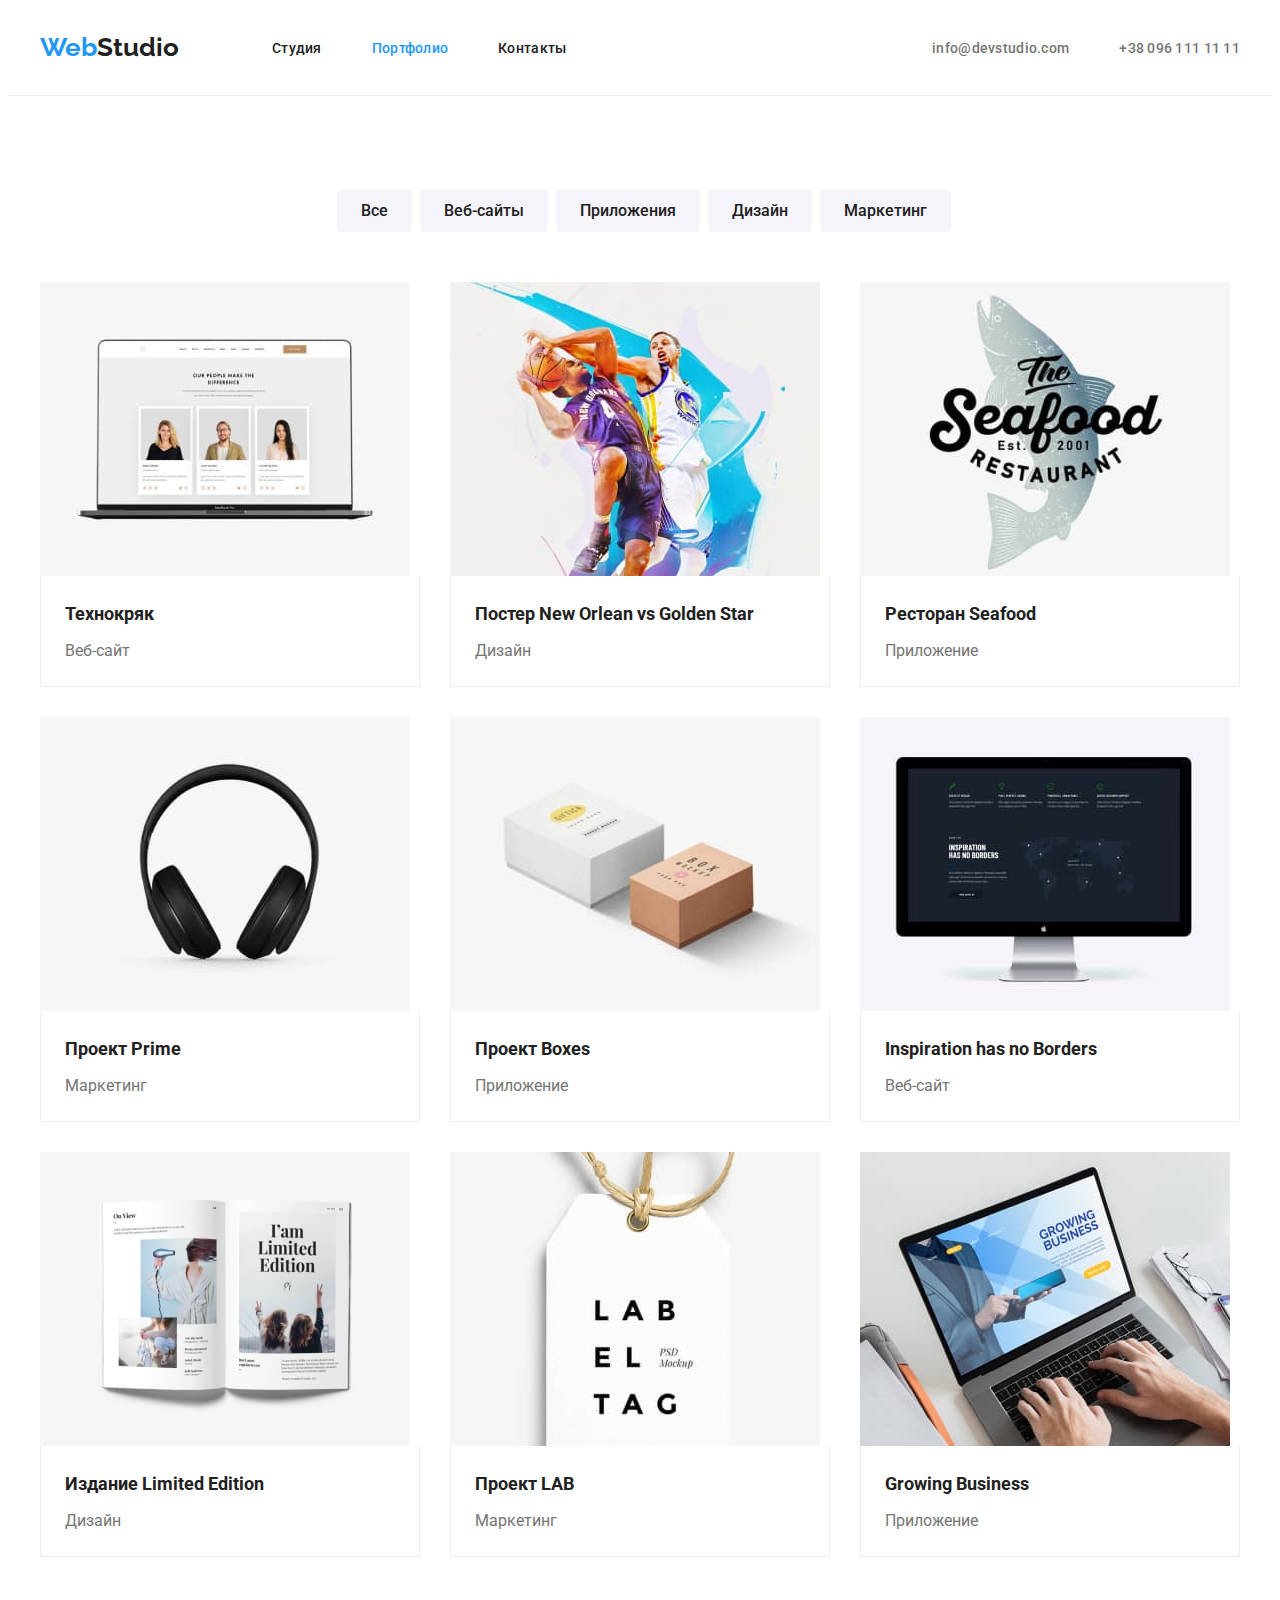
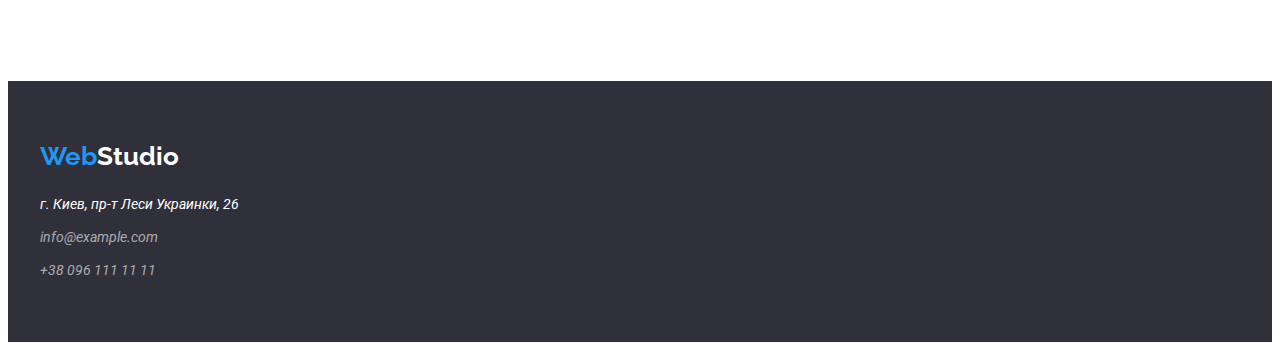
==== commit 58345fe2: "dz-3.3" ====
--- a/portfolio.html
+++ b/portfolio.html
@@ -98,7 +98,7 @@
                 <li class="obligatory-card">
                     <a class="remove-underscores" href="">
                         <img src="./images_portfolio/img(5).jpg" alt="компютер" width="370" height="294" class="obligatory-img">
-                        <div class="border obligatory-lead">
+                        <div class="border ">
                             <h2 class="title obligatory-title">Inspiration has no Borders</h2>
                             <p class="lead obligatory-lead">Веб-сайт</p>
                         </div>
--- a/css_portfolio/styles.css
+++ b/css_portfolio/styles.css
@@ -140,7 +140,7 @@
   border-radius: 4px;
   border: 2px solid #F5F4FA;
   padding: 6px 22px;
-  width: calc(100% / 5 -30px) ;
+ /* width: calc(100% / 5 -30px) ;*/
   margin-left: 8px;
 }
 .aside-nav:focus,
@@ -154,10 +154,11 @@
   display: flex;
   flex-wrap: wrap;
   margin-left: -30px;
+  padding-bottom: 94px;
 
 }
 .obligatory-card{
-  width: calc(100% / 3 -30px);
+  width: calc(100% / 3 - 30px);
   margin-left: 30px;
   margin-bottom: 30px;
   /*border: 1px solid #EEEEEE;*/
@@ -227,5 +228,15 @@
   color: #ffffff;
 }
 .obligatory{
-  color: rgb(0,0,0,0);
+  position: absolute;
+  width: 1px;
+  height: 1px;
+  margin: -1px;
+  border: 0;
+  padding: 0;
+
+  white-space: nowrap;
+  clip-path: inset(100%);
+  clip: rect(0 0 0 0);
+  overflow: hidden;
 }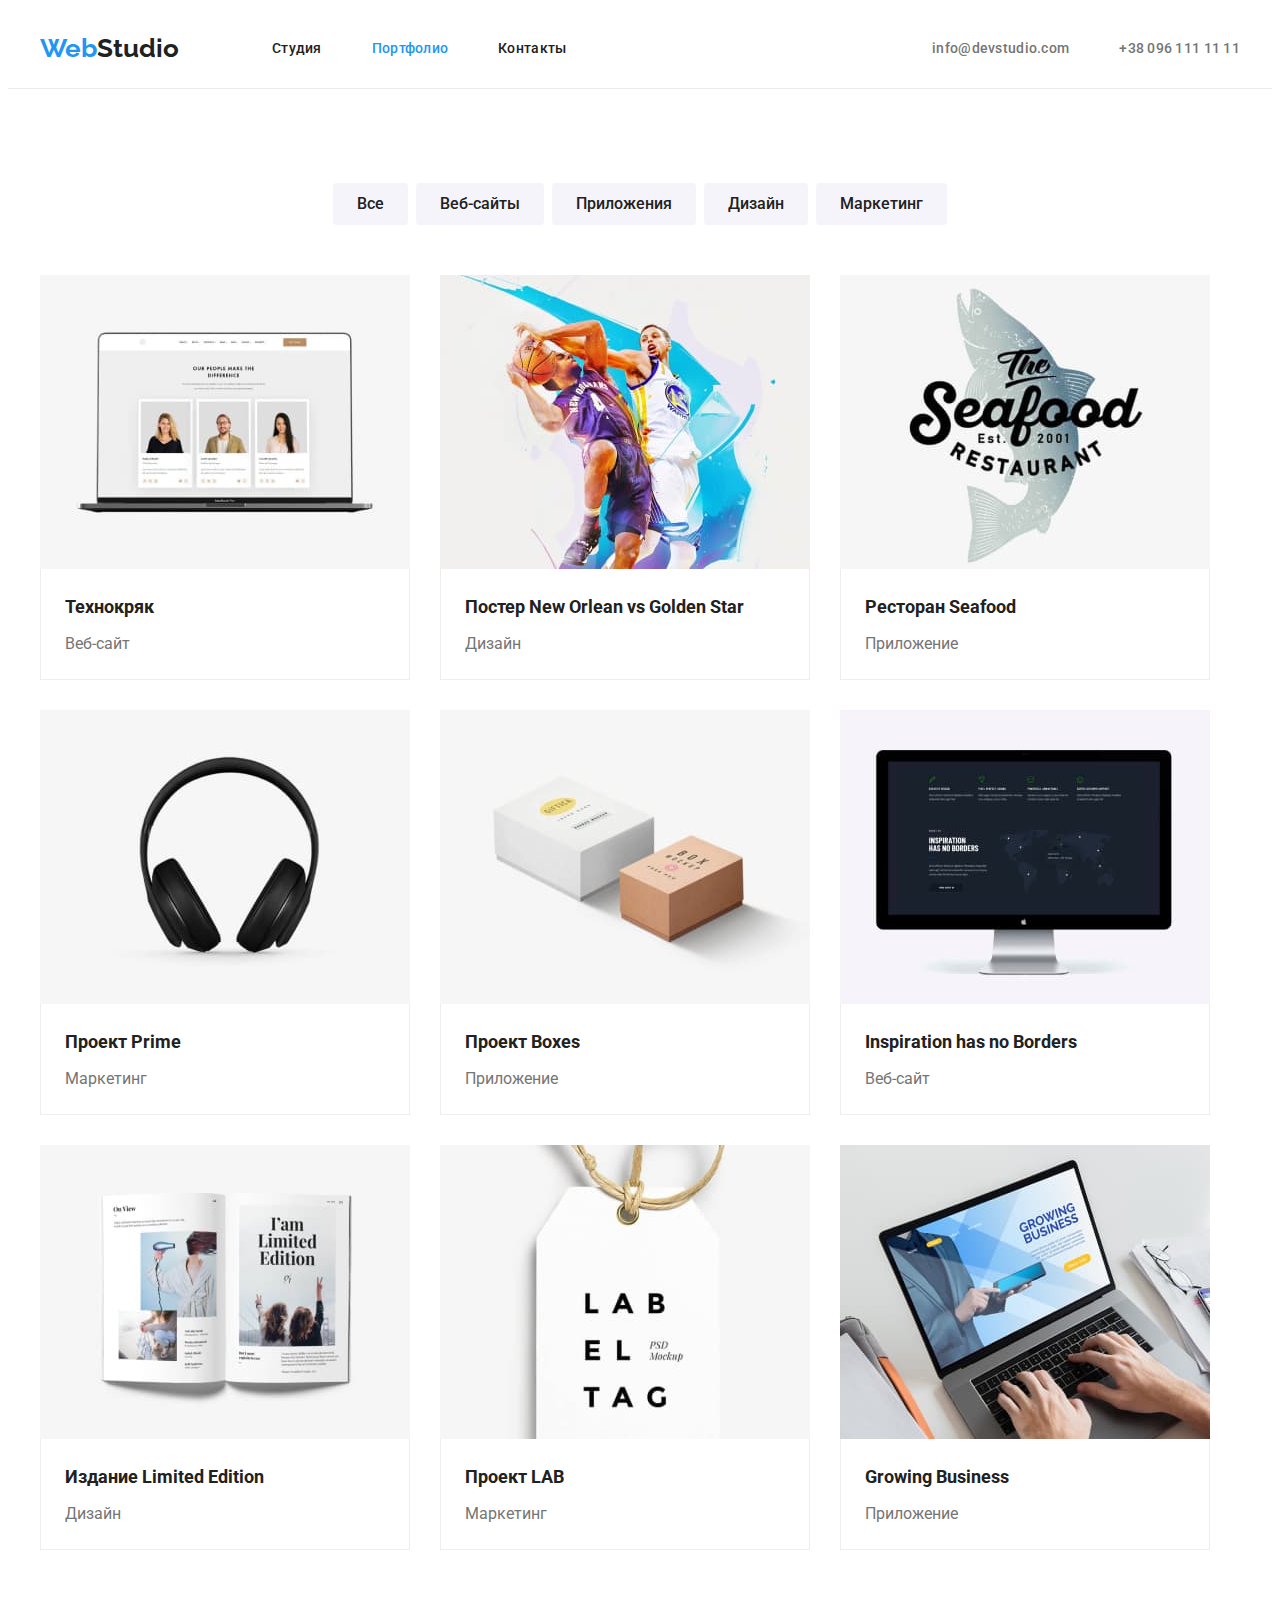
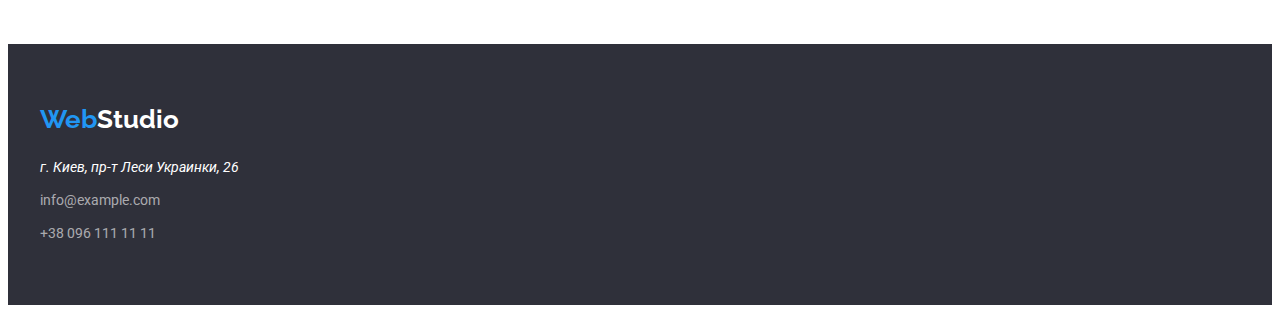
==== commit 0dac2d7d: "dz-3.3.7" ====
--- a/portfolio.html
+++ b/portfolio.html
@@ -9,7 +9,9 @@
     <link rel="preconnect" href="https://fonts.gstatic.com" crossorigin>
     <link href="https://fonts.googleapis.com/css2?family=Raleway:wght@700&family=Roboto:wght@400;500;700;900&display=swap"
         rel="stylesheet">
-    <link rel="stylesheet" href="node_modules/modern-normalize/modern-normalize.css">
+    <link rel="stylesheet" href="https://cdnjs.cloudflare.com/ajax/libs/modern-normalize/1.1.0/modern-normalize.min.css"
+          integrity="sha512-wpPYUAdjBVSE4KJnH1VR1HeZfpl1ub8YT/NKx4PuQ5NmX2tKuGu6U/JRp5y+Y8XG2tV+wKQpNHVUX03MfMFn9Q=="
+          crossorigin="anonymous" referrerpolicy="no-referrer" />
     <link rel="stylesheet" href="./css_portfolio/styles.css">
     <title>Document</title>
 </head>
@@ -18,28 +20,26 @@
     <!--cap-->
     <header class="page-header">
         <div class="container">
-                <a class="logo remove-underscores" href="#">
-                   <span class="logo-blu">Web</span>Studio
+            <nav class="nav">
+                <a class="logo remove-underscores logo-header" href="#">
+                    <span class="logo-blu">Web</span>Studio
                 </a>
-            <nav>
-                <ul class="remove-dots header-list">
-                    <li class="header-item"><a class="site-nav remove-underscores" href="./index.html">Студия</a></li>
+                <ul class="header-list remove-dots">
+                    <li class="header-item"><a class="site-nav remove-underscores " href="./index.html">Студия</a></li>
                     <li class="header-item"><a class="site-nav remove-underscores testimony" href="./portfolio.html">Портфолио</a></li>
-                    <li class="header-item"><a class="site-nav remove-underscores" href="/">Контакты</a></li>
+                    <li class="header-item"><a class="site-nav remove-underscores " href="/">Контакты</a></li>
                 </ul>
             </nav>
-            <div class="contact-flex">
-                <ul class="remove-dots header-contact">
-                    <li class="header-item"><a class="contact remove-underscores" href="mailto:info@devstudio.com">info@devstudio.com</a></li>
-                    <li class="header-item"><a class="contact remove-underscores" href="tel:+380961111111">+38 096 111 11 11</a></li>
-                </ul>
-            </div>
+            <ul class="header-contact remove-dots contact-flex">
+                <li class="header-item"><a class="contact remove-underscores" href="mailto:info@devstudio.com">info@devstudio.com</a></li>
+                <li class="header-item"><a class="contact remove-underscores" href="tel:+380961111111">+38 096 111 11 11</a></li>
+            </ul>
         </div>
     </header>
     <main class="product">
     <!--services-->
     <section>
-        <div class="container">
+        <div class="container div-section">
             <ul class="aside remove-dots">
                 <li class="site-flex"><button class="aside-nav remove-underscores"> Все </button></li>
                 <li class="site-flex"><button class="aside-nav remove-underscores"> Веб-сайты </button></li>
--- a/css_portfolio/styles.css
+++ b/css_portfolio/styles.css
@@ -19,10 +19,6 @@
   margin: 0 auto;
   /*outline:1px solid red;*/
 }
-.page-header {
-  padding-top: 24px;
-  padding-bottom: 32px;
-}
 body {
   font-family: Roboto;
 }
@@ -47,30 +43,86 @@
 header{
   border-bottom: 1px solid #ECECEC;
 }
-
+/*---------H-E-A-D-E-R---------*/
+.page-header{
+  border-bottom: 1px solid #ECECEC;
+  margin-bottom: 94px;
+}
 .page-header .container  {
   display: flex;
   align-items: center;
 }
-.header-list{
-  display: flex;
-}
-.header-contact{
-  display: flex;
-}
-.logo{
+.nav{
+  display: flex;
+  display: contents;
+}
+.logo {
+  color: #212121;
+  font-family: 'Raleway';
+  font-style: normal;
+  font-weight: 700;
+  font-size: 26px;
+  line-height: 31px;
+}
+.logo-header {
   margin-right: 93px;
+  display: flex;
+  display: block;
+}
+.header-list {
+  display: block;
+  display: flex;
+  text-align: center;
+}
+.header-item{
+  display: block;
+  display: flex;
+}
+.header-item:not(:last-child){
+  margin-right: 50px;
+}
+.site-nav{
+  font-weight: 500;
+  font-size: 14px;
+  line-height: 16px;
+  letter-spacing: 0.02em;
+  padding-top: 32px;
+  padding-bottom: 32px;
+}
+.site-nav:focus,
+.site-nav:hover,
+.site-nav:active {
+  color:var(--accent-color);
+}
+.testimony{
+  color: var(--accent-color);
+  cursor: pointer;
 }
 .contact-flex{
   margin-left: auto;
-}
-.header-item:not(:last-child){
-  margin-right: 50px;
-}
-
-/*.product{*/
-/*  padding-bottom: 154px;*/
-/*}*/
+  display: flex;
+}
+.header-contact{
+  display: flex;
+}
+.header-item{
+  display: block;
+  display: flex;
+}
+.contact {
+  color: #757575;
+  font-weight: 500;
+  font-size: 14px;
+  line-height: 16px;
+  letter-spacing: 0.02em;
+}
+.contact:focus,
+.contact:hover,
+.contact:active {
+  color:var(--accent-color);
+}
+
+.
 .site-nav{
   font-weight: 500;
   font-size: 14px;
@@ -83,53 +135,29 @@
 {
   color:var(--accent-color);
 }
-.testimony {
-  color: var(--accent-color);
-  cursor: pointer;
-}
-
-.contact{
-  color: #757575;
-  font-weight: 500;
-  font-size: 14px;
-  line-height: 16px;
-  letter-spacing: 0.02em;
-}
-.contact:focus,
-.contact:hover,
-.contact:active{
-color:var(--accent-color);
-}
-
-.logo{
-  color: #212121;
+
+.logo-footer {
+  color: #ffffff;
   font-family: 'Raleway';
   font-style: normal;
   font-weight: 700;
   font-size: 26px;
   line-height: 31px;
 }
-.logo-footer {
-  color: #ffffff;
-  font-family: 'Raleway';
-  font-style: normal;
-  font-weight: 700;
-  font-size: 26px;
-  line-height: 31px;
-}
 .logo-blu{
   color: #2196F3;
 }
-
+.div-section{
+  padding-bottom: 94px;
+}
 .aside{
-  padding-bottom: 50px;
-  padding-top: 94px;
+  margin-bottom: 50px;
   display: flex;
   justify-content: center;
 }
-/*.site-flex{*/
-/* */
-/*}*/
+.site-flex:not(:last-child){
+margin-right: 8px;
+}
 .aside-nav{
   background-color: #F5F4FA;
   font-family: 'Roboto';
@@ -140,8 +168,6 @@
   border-radius: 4px;
   border: 2px solid #F5F4FA;
   padding: 6px 22px;
- /* width: calc(100% / 5 -30px) ;*/
-  margin-left: 8px;
 }
 .aside-nav:focus,
 .aside-nav:hover,
@@ -154,24 +180,12 @@
   display: flex;
   flex-wrap: wrap;
   margin-left: -30px;
-  padding-bottom: 94px;
-
+  margin-bottom: -30px;
 }
 .obligatory-card{
-  width: calc(100% / 3 - 30px);
   margin-left: 30px;
+  width: 370px;
   margin-bottom: 30px;
-  /*border: 1px solid #EEEEEE;*/
-  /*box-sizing: border-box;*/
-}
-.obligatory-title{
-  padding-top: 20px;
-  padding-left: 24px;
-  padding-bottom: 4px;
-}
-.obligatory-lead{
-  padding-left: 24px;
-  padding-bottom: 20px;
 }
 .obligatory-img{
   display: block;
@@ -180,15 +194,14 @@
   border-right: 1px solid #EEEEEE;
   border-bottom: 1px solid #EEEEEE;
   border-left: 1px solid #EEEEEE;
-  box-sizing: border-box;
+  padding:20px 24px 20px 24px;
 }
 .title{
   color: #212121;
   font-weight: 700;
   font-size: 18px;
   line-height: 36px;
-  padding-bottom: 4px;
-  padding-top: 20px;
+  margin-bottom: 4px;
 }
 .lead{
   color: #757575;
@@ -212,11 +225,13 @@
 }
 .footer-contact{
   color:rgba(255, 255, 255, 0.6);
+  font-family: 'Roboto';
+  font-style: normal;
   font-weight: 400;
   font-size: 14px;
   line-height: 24px;
 }
-.footer-list{
+address{
   padding-top: 20px;
 }
 .footer-list-pad{
